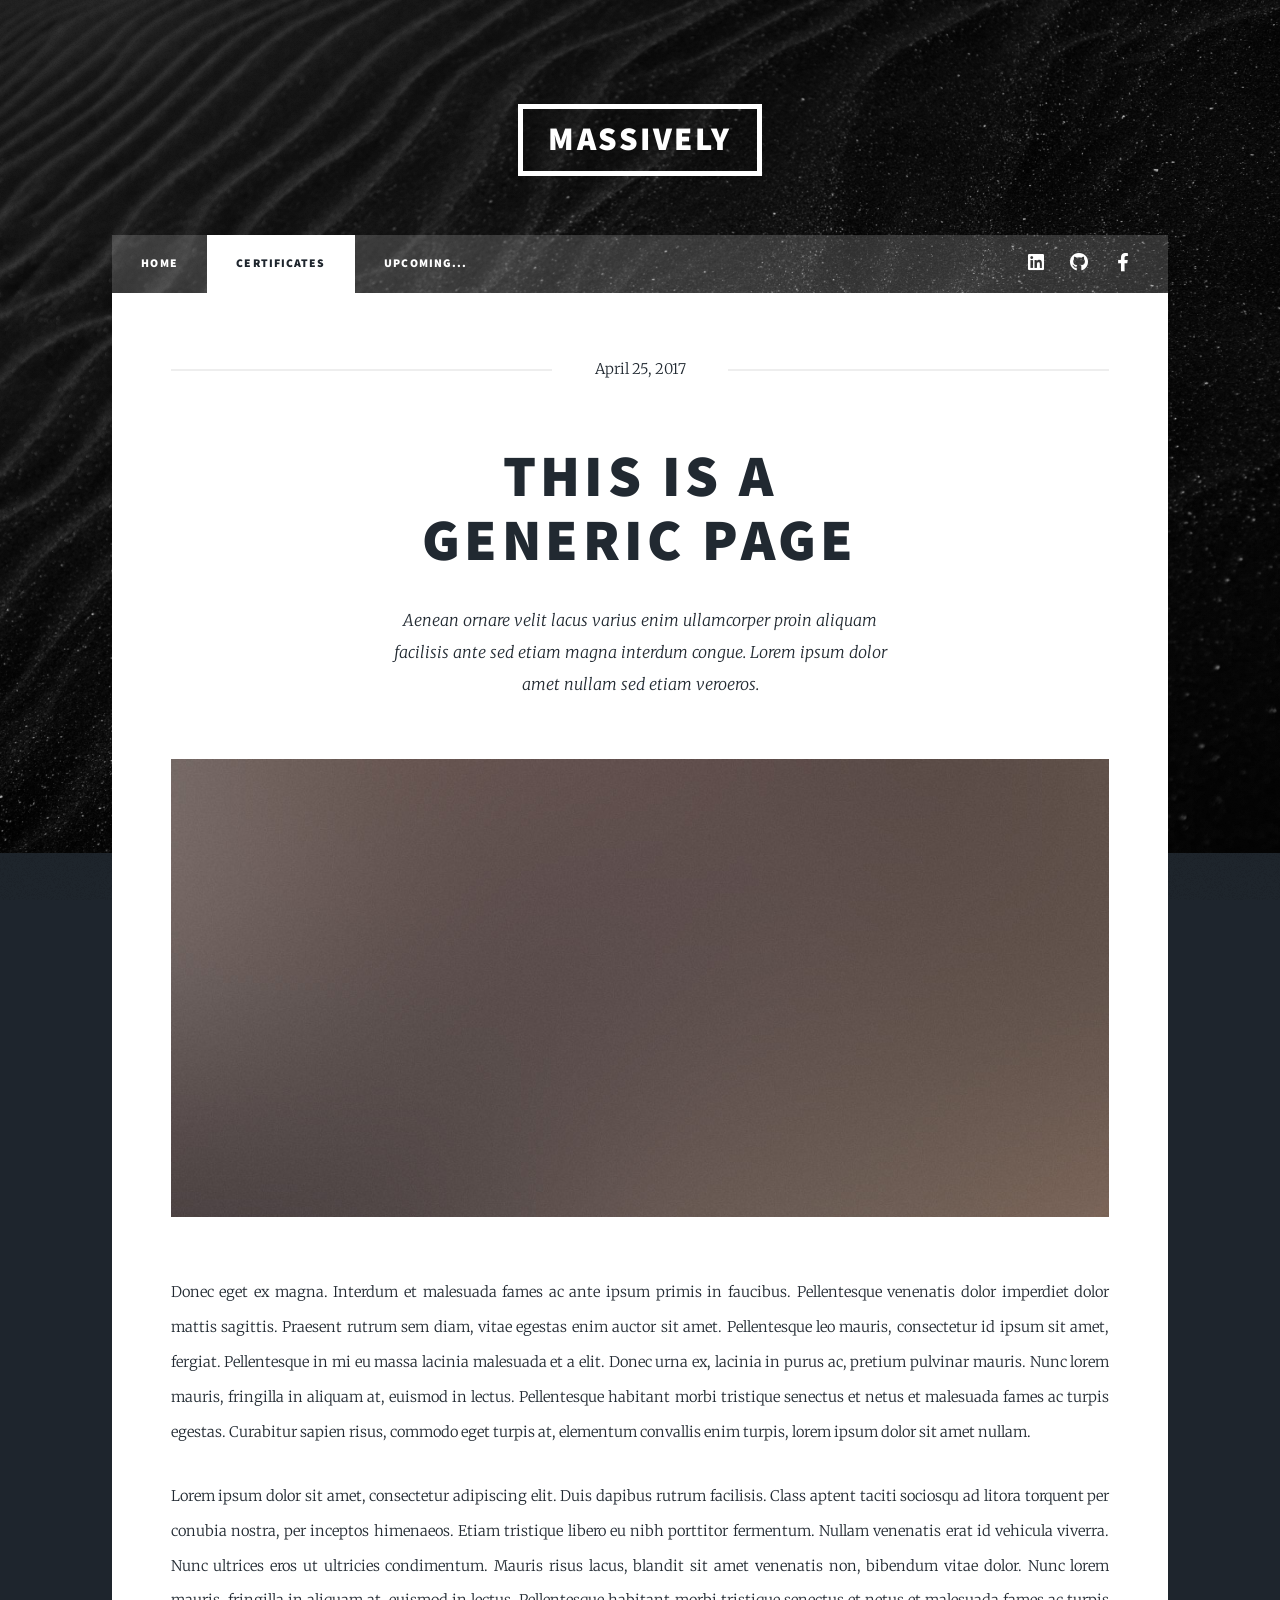
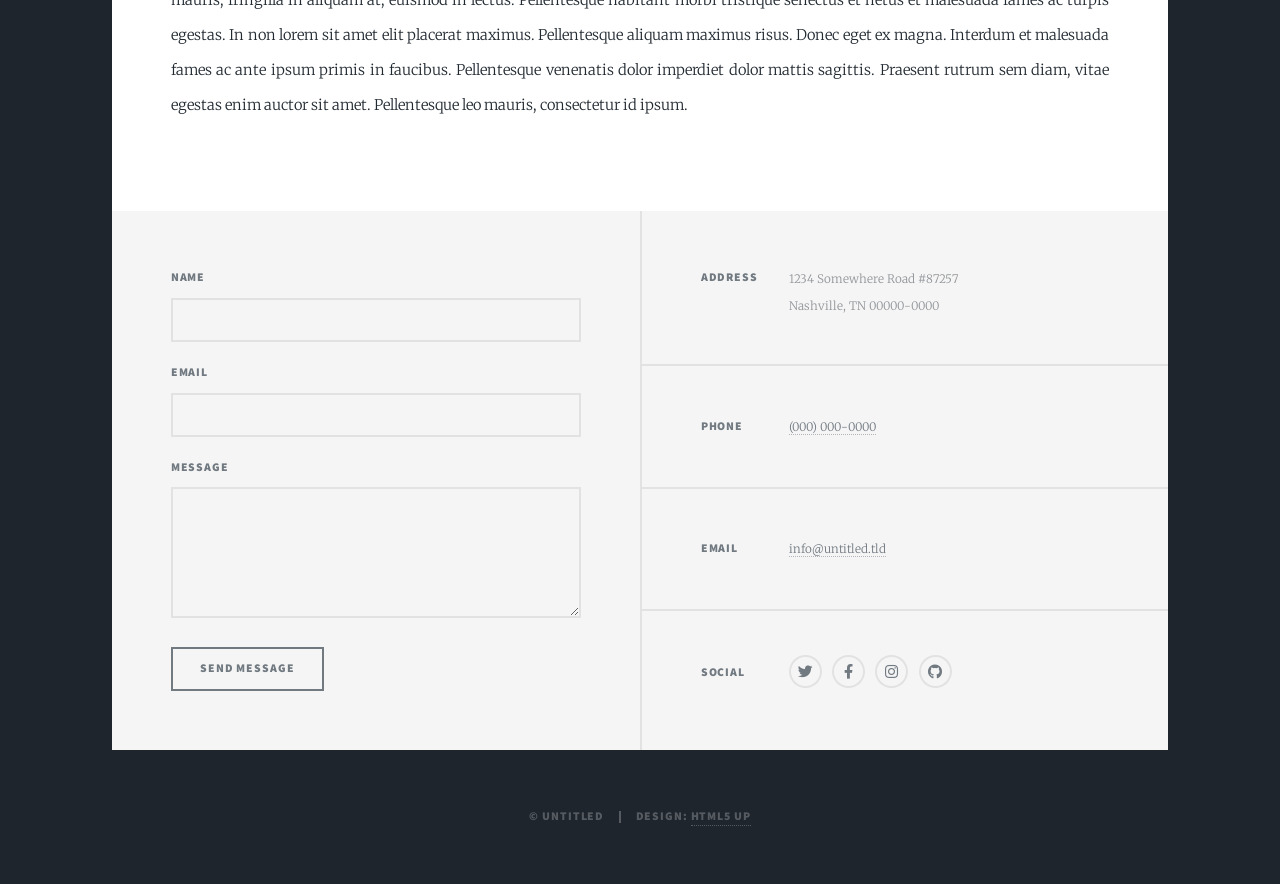
==== certificates.html @ 92e75b2a "modified file name and page's links" ====
<!DOCTYPE HTML>
<!--
	Massively by HTML5 UP
	html5up.net | @ajlkn
	Free for personal and commercial use under the CCA 3.0 license (html5up.net/license)
-->
<html>
	<head>
		<title>Zaoui Ahmed | Portfolio</title>
		<meta charset="utf-8" />
		<meta name="viewport" content="width=device-width, initial-scale=1, user-scalable=no" />
		<link rel="stylesheet" href="assets/css/main.css" />
		<noscript><link rel="stylesheet" href="assets/css/noscript.css" /></noscript>
	</head>
	<body class="is-preload">

		<!-- Wrapper -->
			<div id="wrapper">

				<!-- Header -->
					<header id="header">
						<a href="index.html" class="logo">Massively</a>
					</header>

				<!-- Nav -->
					<nav id="nav">
						<ul class="links">
							<li><a href="index.html">Home</a></li>
							<li class="active"><a href="certificates.html">Certificates</a></li>
							<li><a href="upcoming.html">Upcoming...</a></li>
						</ul>
						<ul class="icons">
							<li><a href="https://www.linkedin.com/in/zaoui-ahmed/" target="_blank" class="icon brands fa-linkedin"><span class="label">LinkedIn</span></a></li>
							<li><a href="https://github.com/zaouiahmedwork-collab" target="_blank" class="icon brands fa-github"><span class="label">GitHub</span></a></li>
							<li><a href="https://www.facebook.com/ahmed.za.932844/" target="_blank" class="icon brands fa-facebook-f"><span class="label">Facebook</span></a></li>

						</ul>
					</nav>

				<!-- Main -->
					<div id="main">

						<!-- Post -->
							<section class="post">
								<header class="major">
									<span class="date">April 25, 2017</span>
									<h1>This is a<br />
									Generic Page</h1>
									<p>Aenean ornare velit lacus varius enim ullamcorper proin aliquam<br />
									facilisis ante sed etiam magna interdum congue. Lorem ipsum dolor<br />
									amet nullam sed etiam veroeros.</p>
								</header>
								<div class="image main"><img src="images/pic01.jpg" alt="" /></div>
								<p>Donec eget ex magna. Interdum et malesuada fames ac ante ipsum primis in faucibus. Pellentesque venenatis dolor imperdiet dolor mattis sagittis. Praesent rutrum sem diam, vitae egestas enim auctor sit amet. Pellentesque leo mauris, consectetur id ipsum sit amet, fergiat. Pellentesque in mi eu massa lacinia malesuada et a elit. Donec urna ex, lacinia in purus ac, pretium pulvinar mauris. Nunc lorem mauris, fringilla in aliquam at, euismod in lectus. Pellentesque habitant morbi tristique senectus et netus et malesuada fames ac turpis egestas. Curabitur sapien risus, commodo eget turpis at, elementum convallis enim turpis, lorem ipsum dolor sit amet nullam.</p>
								<p>Lorem ipsum dolor sit amet, consectetur adipiscing elit. Duis dapibus rutrum facilisis. Class aptent taciti sociosqu ad litora torquent per conubia nostra, per inceptos himenaeos. Etiam tristique libero eu nibh porttitor fermentum. Nullam venenatis erat id vehicula viverra. Nunc ultrices eros ut ultricies condimentum. Mauris risus lacus, blandit sit amet venenatis non, bibendum vitae dolor. Nunc lorem mauris, fringilla in aliquam at, euismod in lectus. Pellentesque habitant morbi tristique senectus et netus et malesuada fames ac turpis egestas. In non lorem sit amet elit placerat maximus. Pellentesque aliquam maximus risus. Donec eget ex magna. Interdum et malesuada fames ac ante ipsum primis in faucibus. Pellentesque venenatis dolor imperdiet dolor mattis sagittis. Praesent rutrum sem diam, vitae egestas enim auctor sit amet. Pellentesque leo mauris, consectetur id ipsum.</p>
							</section>

					</div>

				<!-- Footer -->
					<footer id="footer">
						<section>
							<form method="post" action="#">
								<div class="fields">
									<div class="field">
										<label for="name">Name</label>
										<input type="text" name="name" id="name" />
									</div>
									<div class="field">
										<label for="email">Email</label>
										<input type="text" name="email" id="email" />
									</div>
									<div class="field">
										<label for="message">Message</label>
										<textarea name="message" id="message" rows="3"></textarea>
									</div>
								</div>
								<ul class="actions">
									<li><input type="submit" value="Send Message" /></li>
								</ul>
							</form>
						</section>
						<section class="split contact">
							<section class="alt">
								<h3>Address</h3>
								<p>1234 Somewhere Road #87257<br />
								Nashville, TN 00000-0000</p>
							</section>
							<section>
								<h3>Phone</h3>
								<p><a href="#">(000) 000-0000</a></p>
							</section>
							<section>
								<h3>Email</h3>
								<p><a href="#">info@untitled.tld</a></p>
							</section>
							<section>
								<h3>Social</h3>
								<ul class="icons alt">
									<li><a href="#" class="icon brands alt fa-twitter"><span class="label">Twitter</span></a></li>
									<li><a href="#" class="icon brands alt fa-facebook-f"><span class="label">Facebook</span></a></li>
									<li><a href="#" class="icon brands alt fa-instagram"><span class="label">Instagram</span></a></li>
									<li><a href="#" class="icon brands alt fa-github"><span class="label">GitHub</span></a></li>
								</ul>
							</section>
						</section>
					</footer>

				<!-- Copyright -->
					<div id="copyright">
						<ul><li>&copy; Untitled</li><li>Design: <a href="https://html5up.net">HTML5 UP</a></li></ul>
					</div>

			</div>

		<!-- Scripts -->
			<script src="assets/js/jquery.min.js"></script>
			<script src="assets/js/jquery.scrollex.min.js"></script>
			<script src="assets/js/jquery.scrolly.min.js"></script>
			<script src="assets/js/browser.min.js"></script>
			<script src="assets/js/breakpoints.min.js"></script>
			<script src="assets/js/util.js"></script>
			<script src="assets/js/main.js"></script>

	</body>
</html>
---- assets/css/main.css ----
@import url(fontawesome-all.min.css);
@import url("https://fonts.googleapis.com/css?family=Merriweather:300,700,300italic,700italic|Source+Sans+Pro:900");

/*
	Massively by HTML5 UP
	html5up.net | @ajlkn
	Free for personal and commercial use under the CCA 3.0 license (html5up.net/license)
*/

html, body, div, span, applet, object,
iframe, h1, h2, h3, h4, h5, h6, p, blockquote,
pre, a, abbr, acronym, address, big, cite,
code, del, dfn, em, img, ins, kbd, q, s, samp,
small, strike, strong, sub, sup, tt, var, b,
u, i, center, dl, dt, dd, ol, ul, li, fieldset,
form, label, legend, table, caption, tbody,
tfoot, thead, tr, th, td, article, aside,
canvas, details, embed, figure, figcaption,
footer, header, hgroup, menu, nav, output, ruby,
section, summary, time, mark, audio, video {
	margin: 0;
	padding: 0;
	border: 0;
	font-size: 100%;
	font: inherit;
	vertical-align: baseline;}

article, aside, details, figcaption, figure,
footer, header, hgroup, menu, nav, section {
	display: block;}

body {
	line-height: 1;
}

ol, ul {
	list-style: none;
}

blockquote, q {
	quotes: none;
}

	blockquote:before, blockquote:after, q:before, q:after {
		content: '';
		content: none;
	}

table {
	border-collapse: collapse;
	border-spacing: 0;
}

body {
	-webkit-text-size-adjust: none;
}

mark {
	background-color: transparent;
	color: inherit;
}

input::-moz-focus-inner {
	border: 0;
	padding: 0;
}

input, select, textarea {
	-moz-appearance: none;
	-webkit-appearance: none;
	-ms-appearance: none;
	appearance: none;
}

/* Basic */

	@-ms-viewport {
		width: device-width;
	}

	body {
		-ms-overflow-style: scrollbar;
	}

	@media screen and (max-width: 480px) {

		html, body {
			min-width: 320px;
		}

	}

	html {
		box-sizing: border-box;
	}

	*, *:before, *:after {
		box-sizing: inherit;
	}

	body {
		background-color: #1e252d;
	}

		body.is-preload *, body.is-preload *:before, body.is-preload *:after {
			-moz-animation: none !important;
			-webkit-animation: none !important;
			-ms-animation: none !important;
			animation: none !important;
			-moz-transition: none !important;
			-webkit-transition: none !important;
			-ms-transition: none !important;
			transition: none !important;
		}

/* Type */

	html {
		font-size: 16pt;
	}

		@media screen and (max-width: 1680px) {

			html {
				font-size: 12pt;
			}

		}

		@media screen and (max-width: 1280px) {

			html {
				font-size: 11pt;
			}

		}

		@media screen and (max-width: 360px) {

			html {
				font-size: 10pt;
			}

		}

	body {
		color: #212931;
	}

	body, input, select, textarea {
		font-family: "Merriweather", Georgia, serif;
		font-weight: 300;
		font-size: 1rem;
		line-height: 2.375;
	}

	a {
		-moz-transition: color 0.2s ease-in-out, background-color 0.2s ease-in-out, border-color 0.2s ease-in-out, box-shadow 0.2s ease-in-out;
		-webkit-transition: color 0.2s ease-in-out, background-color 0.2s ease-in-out, border-color 0.2s ease-in-out, box-shadow 0.2s ease-in-out;
		-ms-transition: color 0.2s ease-in-out, background-color 0.2s ease-in-out, border-color 0.2s ease-in-out, box-shadow 0.2s ease-in-out;
		transition: color 0.2s ease-in-out, background-color 0.2s ease-in-out, border-color 0.2s ease-in-out, box-shadow 0.2s ease-in-out;
		border-bottom: dotted 1px;
		text-decoration: none;
	}

		a:hover {
			border-bottom-color: transparent;
		}

	strong, b {
		font-weight: 600;
	}

	em, i {
		font-style: italic;
	}

	p {
		text-align: justify;
		margin: 0 0 2rem 0;
	}

	h1, h2, h3, h4, h5, h6 {
		font-family: "Source Sans Pro", Helvetica, sans-serif;
		font-weight: 900;
		line-height: 1.5;
		letter-spacing: 0.075em;
		text-transform: uppercase;
		margin: 0 0 1rem 0;
	}

		h1 a, h2 a, h3 a, h4 a, h5 a, h6 a {
			border-bottom: 0;
			color: inherit;
			text-decoration: none;
		}

	h1 {
		font-size: 4rem;
		line-height: 1.1;
		margin: 0 0 2rem 0;
	}

	h2 {
		font-size: 1.75rem;
		line-height: 1.3;
		margin: 0 0 1.5rem 0;
	}

	h3 {
		font-size: 1.25rem;
		margin: 0 0 1.5rem 0;
	}

	h4 {
		font-size: 1rem;
	}

	h5 {
		font-size: 0.9rem;
	}

	h6 {
		font-size: 0.8rem;
	}

	sub {
		font-size: 0.8rem;
		position: relative;
		top: 0.5rem;
	}

	sup {
		font-size: 0.8rem;
		position: relative;
		top: -0.5rem;
	}

	blockquote {
		border-left: solid 4px;
		font-style: italic;
		margin: 0 0 2rem 0;
		padding: 0.5rem 0 0.5rem 2rem;
	}

	code {
		border: solid 2px;
		font-family: "Courier New", monospace;
		font-size: 0.9rem;
		margin: 0 0.25rem;
		padding: 0.25rem 0.65rem;
	}

	pre {
		-webkit-overflow-scrolling: touch;
		font-family: "Courier New", monospace;
		font-size: 0.9rem;
		margin: 0 0 2rem 0;
	}

		pre code {
			display: block;
			line-height: 1.75;
			padding: 1rem 1.5rem;
			overflow-x: auto;
		}

	hr {
		border: 0;
		border-bottom: solid 2px;
		margin: 3rem 0;
	}

		hr.major {
			margin: 5rem 0;
		}

	.align-left {
		text-align: left;
	}

	.align-center {
		text-align: center;
	}

	.align-right {
		text-align: right;
	}

	input, select, textarea {
		color: #212931;
	}

	a {
		color: #212931;
		border-bottom-color: rgba(33, 41, 49, 0.5);
	}

		a:hover {
			border-bottom-color: transparent;
			color: #18bfef !important;
		}

	strong, b {
		color: #212931;
	}

	h1, h2, h3, h4, h5, h6 {
		color: #212931;
	}

	blockquote {
		border-left-color: #eeeeee;
	}

	code {
		background: rgba(220, 220, 220, 0.25);
		border-color: #eeeeee;
	}

	hr {
		border-bottom-color: #eeeeee;
	}

/* Row */

	.row {
		display: flex;
		flex-wrap: wrap;
		box-sizing: border-box;
		align-items: stretch;
	}

		.row > * {
			box-sizing: border-box;
		}

		.row.gtr-uniform > * > :last-child {
			margin-bottom: 0;
		}

		.row.aln-left {
			justify-content: flex-start;
		}

		.row.aln-center {
			justify-content: center;
		}

		.row.aln-right {
			justify-content: flex-end;
		}

		.row.aln-top {
			align-items: flex-start;
		}

		.row.aln-middle {
			align-items: center;
		}

		.row.aln-bottom {
			align-items: flex-end;
		}

		.row > .imp {
			order: -1;
		}

		.row > .col-1 {
			width: 8.33333%;
		}

		.row > .off-1 {
			margin-left: 8.33333%;
		}

		.row > .col-2 {
			width: 16.66667%;
		}

		.row > .off-2 {
			margin-left: 16.66667%;
		}

		.row > .col-3 {
			width: 25%;
		}

		.row > .off-3 {
			margin-left: 25%;
		}

		.row > .col-4 {
			width: 33.33333%;
		}

		.row > .off-4 {
			margin-left: 33.33333%;
		}

		.row > .col-5 {
			width: 41.66667%;
		}

		.row > .off-5 {
			margin-left: 41.66667%;
		}

		.row > .col-6 {
			width: 50%;
		}

		.row > .off-6 {
			margin-left: 50%;
		}

		.row > .col-7 {
			width: 58.33333%;
		}

		.row > .off-7 {
			margin-left: 58.33333%;
		}

		.row > .col-8 {
			width: 66.66667%;
		}

		.row > .off-8 {
			margin-left: 66.66667%;
		}

		.row > .col-9 {
			width: 75%;
		}

		.row > .off-9 {
			margin-left: 75%;
		}

		.row > .col-10 {
			width: 83.33333%;
		}

		.row > .off-10 {
			margin-left: 83.33333%;
		}

		.row > .col-11 {
			width: 91.66667%;
		}

		.row > .off-11 {
			margin-left: 91.66667%;
		}

		.row > .col-12 {
			width: 100%;
		}

		.row > .off-12 {
			margin-left: 100%;
		}

		.row.gtr-0 {
			margin-top: 0;
			margin-left: 0rem;
		}

			.row.gtr-0 > * {
				padding: 0 0 0 0rem;
			}

			.row.gtr-0.gtr-uniform {
				margin-top: 0rem;
			}

				.row.gtr-0.gtr-uniform > * {
					padding-top: 0rem;
				}

		.row.gtr-25 {
			margin-top: 0;
			margin-left: -0.375rem;
		}

			.row.gtr-25 > * {
				padding: 0 0 0 0.375rem;
			}

			.row.gtr-25.gtr-uniform {
				margin-top: -0.375rem;
			}

				.row.gtr-25.gtr-uniform > * {
					padding-top: 0.375rem;
				}

		.row.gtr-50 {
			margin-top: 0;
			margin-left: -0.75rem;
		}

			.row.gtr-50 > * {
				padding: 0 0 0 0.75rem;
			}

			.row.gtr-50.gtr-uniform {
				margin-top: -0.75rem;
			}

				.row.gtr-50.gtr-uniform > * {
					padding-top: 0.75rem;
				}

		.row {
			margin-top: 0;
			margin-left: -1.5rem;
		}

			.row > * {
				padding: 0 0 0 1.5rem;
			}

			.row.gtr-uniform {
				margin-top: -1.5rem;
			}

				.row.gtr-uniform > * {
					padding-top: 1.5rem;
				}

		.row.gtr-150 {
			margin-top: 0;
			margin-left: -2.25rem;
		}

			.row.gtr-150 > * {
				padding: 0 0 0 2.25rem;
			}

			.row.gtr-150.gtr-uniform {
				margin-top: -2.25rem;
			}

				.row.gtr-150.gtr-uniform > * {
					padding-top: 2.25rem;
				}

		.row.gtr-200 {
			margin-top: 0;
			margin-left: -3rem;
		}

			.row.gtr-200 > * {
				padding: 0 0 0 3rem;
			}

			.row.gtr-200.gtr-uniform {
				margin-top: -3rem;
			}

				.row.gtr-200.gtr-uniform > * {
					padding-top: 3rem;
				}

		@media screen and (max-width: 1680px) {

			.row {
				display: flex;
				flex-wrap: wrap;
				box-sizing: border-box;
				align-items: stretch;
			}

				.row > * {
					box-sizing: border-box;
				}

				.row.gtr-uniform > * > :last-child {
					margin-bottom: 0;
				}

				.row.aln-left {
					justify-content: flex-start;
				}

				.row.aln-center {
					justify-content: center;
				}

				.row.aln-right {
					justify-content: flex-end;
				}

				.row.aln-top {
					align-items: flex-start;
				}

				.row.aln-middle {
					align-items: center;
				}

				.row.aln-bottom {
					align-items: flex-end;
				}

				.row > .imp-xlarge {
					order: -1;
				}

				.row > .col-1-xlarge {
					width: 8.33333%;
				}

				.row > .off-1-xlarge {
					margin-left: 8.33333%;
				}

				.row > .col-2-xlarge {
					width: 16.66667%;
				}

				.row > .off-2-xlarge {
					margin-left: 16.66667%;
				}

				.row > .col-3-xlarge {
					width: 25%;
				}

				.row > .off-3-xlarge {
					margin-left: 25%;
				}

				.row > .col-4-xlarge {
					width: 33.33333%;
				}

				.row > .off-4-xlarge {
					margin-left: 33.33333%;
				}

				.row > .col-5-xlarge {
					width: 41.66667%;
				}

				.row > .off-5-xlarge {
					margin-left: 41.66667%;
				}

				.row > .col-6-xlarge {
					width: 50%;
				}

				.row > .off-6-xlarge {
					margin-left: 50%;
				}

				.row > .col-7-xlarge {
					width: 58.33333%;
				}

				.row > .off-7-xlarge {
					margin-left: 58.33333%;
				}

				.row > .col-8-xlarge {
					width: 66.66667%;
				}

				.row > .off-8-xlarge {
					margin-left: 66.66667%;
				}

				.row > .col-9-xlarge {
					width: 75%;
				}

				.row > .off-9-xlarge {
					margin-left: 75%;
				}

				.row > .col-10-xlarge {
					width: 83.33333%;
				}

				.row > .off-10-xlarge {
					margin-left: 83.33333%;
				}

				.row > .col-11-xlarge {
					width: 91.66667%;
				}

				.row > .off-11-xlarge {
					margin-left: 91.66667%;
				}

				.row > .col-12-xlarge {
					width: 100%;
				}

				.row > .off-12-xlarge {
					margin-left: 100%;
				}

				.row.gtr-0 {
					margin-top: 0;
					margin-left: 0rem;
				}

					.row.gtr-0 > * {
						padding: 0 0 0 0rem;
					}

					.row.gtr-0.gtr-uniform {
						margin-top: 0rem;
					}

						.row.gtr-0.gtr-uniform > * {
							padding-top: 0rem;
						}

				.row.gtr-25 {
					margin-top: 0;
					margin-left: -0.375rem;
				}

					.row.gtr-25 > * {
						padding: 0 0 0 0.375rem;
					}

					.row.gtr-25.gtr-uniform {
						margin-top: -0.375rem;
					}

						.row.gtr-25.gtr-uniform > * {
							padding-top: 0.375rem;
						}

				.row.gtr-50 {
					margin-top: 0;
					margin-left: -0.75rem;
				}

					.row.gtr-50 > * {
						padding: 0 0 0 0.75rem;
					}

					.row.gtr-50.gtr-uniform {
						margin-top: -0.75rem;
					}

						.row.gtr-50.gtr-uniform > * {
							padding-top: 0.75rem;
						}

				.row {
					margin-top: 0;
					margin-left: -1.5rem;
				}

					.row > * {
						padding: 0 0 0 1.5rem;
					}

					.row.gtr-uniform {
						margin-top: -1.5rem;
					}

						.row.gtr-uniform > * {
							padding-top: 1.5rem;
						}

				.row.gtr-150 {
					margin-top: 0;
					margin-left: -2.25rem;
				}

					.row.gtr-150 > * {
						padding: 0 0 0 2.25rem;
					}

					.row.gtr-150.gtr-uniform {
						margin-top: -2.25rem;
					}

						.row.gtr-150.gtr-uniform > * {
							padding-top: 2.25rem;
						}

				.row.gtr-200 {
					margin-top: 0;
					margin-left: -3rem;
				}

					.row.gtr-200 > * {
						padding: 0 0 0 3rem;
					}

					.row.gtr-200.gtr-uniform {
						margin-top: -3rem;
					}

						.row.gtr-200.gtr-uniform > * {
							padding-top: 3rem;
						}

		}

		@media screen and (max-width: 1280px) {

			.row {
				display: flex;
				flex-wrap: wrap;
				box-sizing: border-box;
				align-items: stretch;
			}

				.row > * {
					box-sizing: border-box;
				}

				.row.gtr-uniform > * > :last-child {
					margin-bottom: 0;
				}

				.row.aln-left {
					justify-content: flex-start;
				}

				.row.aln-center {
					justify-content: center;
				}

				.row.aln-right {
					justify-content: flex-end;
				}

				.row.aln-top {
					align-items: flex-start;
				}

				.row.aln-middle {
					align-items: center;
				}

				.row.aln-bottom {
					align-items: flex-end;
				}

				.row > .imp-large {
					order: -1;
				}

				.row > .col-1-large {
					width: 8.33333%;
				}

				.row > .off-1-large {
					margin-left: 8.33333%;
				}

				.row > .col-2-large {
					width: 16.66667%;
				}

				.row > .off-2-large {
					margin-left: 16.66667%;
				}

				.row > .col-3-large {
					width: 25%;
				}

				.row > .off-3-large {
					margin-left: 25%;
				}

				.row > .col-4-large {
					width: 33.33333%;
				}

				.row > .off-4-large {
					margin-left: 33.33333%;
				}

				.row > .col-5-large {
					width: 41.66667%;
				}

				.row > .off-5-large {
					margin-left: 41.66667%;
				}

				.row > .col-6-large {
					width: 50%;
				}

				.row > .off-6-large {
					margin-left: 50%;
				}

				.row > .col-7-large {
					width: 58.33333%;
				}

				.row > .off-7-large {
					margin-left: 58.33333%;
				}

				.row > .col-8-large {
					width: 66.66667%;
				}

				.row > .off-8-large {
					margin-left: 66.66667%;
				}

				.row > .col-9-large {
					width: 75%;
				}

				.row > .off-9-large {
					margin-left: 75%;
				}

				.row > .col-10-large {
					width: 83.33333%;
				}

				.row > .off-10-large {
					margin-left: 83.33333%;
				}

				.row > .col-11-large {
					width: 91.66667%;
				}

				.row > .off-11-large {
					margin-left: 91.66667%;
				}

				.row > .col-12-large {
					width: 100%;
				}

				.row > .off-12-large {
					margin-left: 100%;
				}

				.row.gtr-0 {
					margin-top: 0;
					margin-left: 0rem;
				}

					.row.gtr-0 > * {
						padding: 0 0 0 0rem;
					}

					.row.gtr-0.gtr-uniform {
						margin-top: 0rem;
					}

						.row.gtr-0.gtr-uniform > * {
							padding-top: 0rem;
						}

				.row.gtr-25 {
					margin-top: 0;
					margin-left: -0.375rem;
				}

					.row.gtr-25 > * {
						padding: 0 0 0 0.375rem;
					}

					.row.gtr-25.gtr-uniform {
						margin-top: -0.375rem;
					}

						.row.gtr-25.gtr-uniform > * {
							padding-top: 0.375rem;
						}

				.row.gtr-50 {
					margin-top: 0;
					margin-left: -0.75rem;
				}

					.row.gtr-50 > * {
						padding: 0 0 0 0.75rem;
					}

					.row.gtr-50.gtr-uniform {
						margin-top: -0.75rem;
					}

						.row.gtr-50.gtr-uniform > * {
							padding-top: 0.75rem;
						}

				.row {
					margin-top: 0;
					margin-left: -1.5rem;
				}

					.row > * {
						padding: 0 0 0 1.5rem;
					}

					.row.gtr-uniform {
						margin-top: -1.5rem;
					}

						.row.gtr-uniform > * {
							padding-top: 1.5rem;
						}

				.row.gtr-150 {
					margin-top: 0;
					margin-left: -2.25rem;
				}

					.row.gtr-150 > * {
						padding: 0 0 0 2.25rem;
					}

					.row.gtr-150.gtr-uniform {
						margin-top: -2.25rem;
					}

						.row.gtr-150.gtr-uniform > * {
							padding-top: 2.25rem;
						}

				.row.gtr-200 {
					margin-top: 0;
					margin-left: -3rem;
				}

					.row.gtr-200 > * {
						padding: 0 0 0 3rem;
					}

					.row.gtr-200.gtr-uniform {
						margin-top: -3rem;
					}

						.row.gtr-200.gtr-uniform > * {
							padding-top: 3rem;
						}

		}

		@media screen and (max-width: 980px) {

			.row {
				display: flex;
				flex-wrap: wrap;
				box-sizing: border-box;
				align-items: stretch;
			}

				.row > * {
					box-sizing: border-box;
				}

				.row.gtr-uniform > * > :last-child {
					margin-bottom: 0;
				}

				.row.aln-left {
					justify-content: flex-start;
				}

				.row.aln-center {
					justify-content: center;
				}

				.row.aln-right {
					justify-content: flex-end;
				}

				.row.aln-top {
					align-items: flex-start;
				}

				.row.aln-middle {
					align-items: center;
				}

				.row.aln-bottom {
					align-items: flex-end;
				}

				.row > .imp-medium {
					order: -1;
				}

				.row > .col-1-medium {
					width: 8.33333%;
				}

				.row > .off-1-medium {
					margin-left: 8.33333%;
				}

				.row > .col-2-medium {
					width: 16.66667%;
				}

				.row > .off-2-medium {
					margin-left: 16.66667%;
				}

				.row > .col-3-medium {
					width: 25%;
				}

				.row > .off-3-medium {
					margin-left: 25%;
				}

				.row > .col-4-medium {
					width: 33.33333%;
				}

				.row > .off-4-medium {
					margin-left: 33.33333%;
				}

				.row > .col-5-medium {
					width: 41.66667%;
				}

				.row > .off-5-medium {
					margin-left: 41.66667%;
				}

				.row > .col-6-medium {
					width: 50%;
				}

				.row > .off-6-medium {
					margin-left: 50%;
				}

				.row > .col-7-medium {
					width: 58.33333%;
				}

				.row > .off-7-medium {
					margin-left: 58.33333%;
				}

				.row > .col-8-medium {
					width: 66.66667%;
				}

				.row > .off-8-medium {
					margin-left: 66.66667%;
				}

				.row > .col-9-medium {
					width: 75%;
				}

				.row > .off-9-medium {
					margin-left: 75%;
				}

				.row > .col-10-medium {
					width: 83.33333%;
				}

				.row > .off-10-medium {
					margin-left: 83.33333%;
				}

				.row > .col-11-medium {
					width: 91.66667%;
				}

				.row > .off-11-medium {
					margin-left: 91.66667%;
				}

				.row > .col-12-medium {
					width: 100%;
				}

				.row > .off-12-medium {
					margin-left: 100%;
				}

				.row.gtr-0 {
					margin-top: 0;
					margin-left: 0rem;
				}

					.row.gtr-0 > * {
						padding: 0 0 0 0rem;
					}

					.row.gtr-0.gtr-uniform {
						margin-top: 0rem;
					}

						.row.gtr-0.gtr-uniform > * {
							padding-top: 0rem;
						}

				.row.gtr-25 {
					margin-top: 0;
					margin-left: -0.375rem;
				}

					.row.gtr-25 > * {
						padding: 0 0 0 0.375rem;
					}

					.row.gtr-25.gtr-uniform {
						margin-top: -0.375rem;
					}

						.row.gtr-25.gtr-uniform > * {
							padding-top: 0.375rem;
						}

				.row.gtr-50 {
					margin-top: 0;
					margin-left: -0.75rem;
				}

					.row.gtr-50 > * {
						padding: 0 0 0 0.75rem;
					}

					.row.gtr-50.gtr-uniform {
						margin-top: -0.75rem;
					}

						.row.gtr-50.gtr-uniform > * {
							padding-top: 0.75rem;
						}

				.row {
					margin-top: 0;
					margin-left: -1.5rem;
				}

					.row > * {
						padding: 0 0 0 1.5rem;
					}

					.row.gtr-uniform {
						margin-top: -1.5rem;
					}

						.row.gtr-uniform > * {
							padding-top: 1.5rem;
						}

				.row.gtr-150 {
					margin-top: 0;
					margin-left: -2.25rem;
				}

					.row.gtr-150 > * {
						padding: 0 0 0 2.25rem;
					}

					.row.gtr-150.gtr-uniform {
						margin-top: -2.25rem;
					}

						.row.gtr-150.gtr-uniform > * {
							padding-top: 2.25rem;
						}

				.row.gtr-200 {
					margin-top: 0;
					margin-left: -3rem;
				}

					.row.gtr-200 > * {
						padding: 0 0 0 3rem;
					}

					.row.gtr-200.gtr-uniform {
						margin-top: -3rem;
					}

						.row.gtr-200.gtr-uniform > * {
							padding-top: 3rem;
						}

		}

		@media screen and (max-width: 736px) {

			.row {
				display: flex;
				flex-wrap: wrap;
				box-sizing: border-box;
				align-items: stretch;
			}

				.row > * {
					box-sizing: border-box;
				}

				.row.gtr-uniform > * > :last-child {
					margin-bottom: 0;
				}

				.row.aln-left {
					justify-content: flex-start;
				}

				.row.aln-center {
					justify-content: center;
				}

				.row.aln-right {
					justify-content: flex-end;
				}

				.row.aln-top {
					align-items: flex-start;
				}

				.row.aln-middle {
					align-items: center;
				}

				.row.aln-bottom {
					align-items: flex-end;
				}

				.row > .imp-small {
					order: -1;
				}

				.row > .col-1-small {
					width: 8.33333%;
				}

				.row > .off-1-small {
					margin-left: 8.33333%;
				}

				.row > .col-2-small {
					width: 16.66667%;
				}

				.row > .off-2-small {
					margin-left: 16.66667%;
				}

				.row > .col-3-small {
					width: 25%;
				}

				.row > .off-3-small {
					margin-left: 25%;
				}

				.row > .col-4-small {
					width: 33.33333%;
				}

				.row > .off-4-small {
					margin-left: 33.33333%;
				}

				.row > .col-5-small {
					width: 41.66667%;
				}

				.row > .off-5-small {
					margin-left: 41.66667%;
				}

				.row > .col-6-small {
					width: 50%;
				}

				.row > .off-6-small {
					margin-left: 50%;
				}

				.row > .col-7-small {
					width: 58.33333%;
				}

				.row > .off-7-small {
					margin-left: 58.33333%;
				}

				.row > .col-8-small {
					width: 66.66667%;
				}

				.row > .off-8-small {
					margin-left: 66.66667%;
				}

				.row > .col-9-small {
					width: 75%;
				}

				.row > .off-9-small {
					margin-left: 75%;
				}

				.row > .col-10-small {
					width: 83.33333%;
				}

				.row > .off-10-small {
					margin-left: 83.33333%;
				}

				.row > .col-11-small {
					width: 91.66667%;
				}

				.row > .off-11-small {
					margin-left: 91.66667%;
				}

				.row > .col-12-small {
					width: 100%;
				}

				.row > .off-12-small {
					margin-left: 100%;
				}

				.row.gtr-0 {
					margin-top: 0;
					margin-left: 0rem;
				}

					.row.gtr-0 > * {
						padding: 0 0 0 0rem;
					}

					.row.gtr-0.gtr-uniform {
						margin-top: 0rem;
					}

						.row.gtr-0.gtr-uniform > * {
							padding-top: 0rem;
						}

				.row.gtr-25 {
					margin-top: 0;
					margin-left: -0.375rem;
				}

					.row.gtr-25 > * {
						padding: 0 0 0 0.375rem;
					}

					.row.gtr-25.gtr-uniform {
						margin-top: -0.375rem;
					}

						.row.gtr-25.gtr-uniform > * {
							padding-top: 0.375rem;
						}

				.row.gtr-50 {
					margin-top: 0;
					margin-left: -0.75rem;
				}

					.row.gtr-50 > * {
						padding: 0 0 0 0.75rem;
					}

					.row.gtr-50.gtr-uniform {
						margin-top: -0.75rem;
					}

						.row.gtr-50.gtr-uniform > * {
							padding-top: 0.75rem;
						}

				.row {
					margin-top: 0;
					margin-left: -1.5rem;
				}

					.row > * {
						padding: 0 0 0 1.5rem;
					}

					.row.gtr-uniform {
						margin-top: -1.5rem;
					}

						.row.gtr-uniform > * {
							padding-top: 1.5rem;
						}

				.row.gtr-150 {
					margin-top: 0;
					margin-left: -2.25rem;
				}

					.row.gtr-150 > * {
						padding: 0 0 0 2.25rem;
					}

					.row.gtr-150.gtr-uniform {
						margin-top: -2.25rem;
					}

						.row.gtr-150.gtr-uniform > * {
							padding-top: 2.25rem;
						}

				.row.gtr-200 {
					margin-top: 0;
					margin-left: -3rem;
				}

					.row.gtr-200 > * {
						padding: 0 0 0 3rem;
					}

					.row.gtr-200.gtr-uniform {
						margin-top: -3rem;
					}

						.row.gtr-200.gtr-uniform > * {
							padding-top: 3rem;
						}

		}

		@media screen and (max-width: 480px) {

			.row {
				display: flex;
				flex-wrap: wrap;
				box-sizing: border-box;
				align-items: stretch;
			}

				.row > * {
					box-sizing: border-box;
				}

				.row.gtr-uniform > * > :last-child {
					margin-bottom: 0;
				}

				.row.aln-left {
					justify-content: flex-start;
				}

				.row.aln-center {
					justify-content: center;
				}

				.row.aln-right {
					justify-content: flex-end;
				}

				.row.aln-top {
					align-items: flex-start;
				}

				.row.aln-middle {
					align-items: center;
				}

				.row.aln-bottom {
					align-items: flex-end;
				}

				.row > .imp-xsmall {
					order: -1;
				}

				.row > .col-1-xsmall {
					width: 8.33333%;
				}

				.row > .off-1-xsmall {
					margin-left: 8.33333%;
				}

				.row > .col-2-xsmall {
					width: 16.66667%;
				}

				.row > .off-2-xsmall {
					margin-left: 16.66667%;
				}

				.row > .col-3-xsmall {
					width: 25%;
				}

				.row > .off-3-xsmall {
					margin-left: 25%;
				}

				.row > .col-4-xsmall {
					width: 33.33333%;
				}

				.row > .off-4-xsmall {
					margin-left: 33.33333%;
				}

				.row > .col-5-xsmall {
					width: 41.66667%;
				}

				.row > .off-5-xsmall {
					margin-left: 41.66667%;
				}

				.row > .col-6-xsmall {
					width: 50%;
				}

				.row > .off-6-xsmall {
					margin-left: 50%;
				}

				.row > .col-7-xsmall {
					width: 58.33333%;
				}

				.row > .off-7-xsmall {
					margin-left: 58.33333%;
				}

				.row > .col-8-xsmall {
					width: 66.66667%;
				}

				.row > .off-8-xsmall {
					margin-left: 66.66667%;
				}

				.row > .col-9-xsmall {
					width: 75%;
				}

				.row > .off-9-xsmall {
					margin-left: 75%;
				}

				.row > .col-10-xsmall {
					width: 83.33333%;
				}

				.row > .off-10-xsmall {
					margin-left: 83.33333%;
				}

				.row > .col-11-xsmall {
					width: 91.66667%;
				}

				.row > .off-11-xsmall {
					margin-left: 91.66667%;
				}

				.row > .col-12-xsmall {
					width: 100%;
				}

				.row > .off-12-xsmall {
					margin-left: 100%;
				}

				.row.gtr-0 {
					margin-top: 0;
					margin-left: 0rem;
				}

					.row.gtr-0 > * {
						padding: 0 0 0 0rem;
					}

					.row.gtr-0.gtr-uniform {
						margin-top: 0rem;
					}

						.row.gtr-0.gtr-uniform > * {
							padding-top: 0rem;
						}

				.row.gtr-25 {
					margin-top: 0;
					margin-left: -0.375rem;
				}

					.row.gtr-25 > * {
						padding: 0 0 0 0.375rem;
					}

					.row.gtr-25.gtr-uniform {
						margin-top: -0.375rem;
					}

						.row.gtr-25.gtr-uniform > * {
							padding-top: 0.375rem;
						}

				.row.gtr-50 {
					margin-top: 0;
					margin-left: -0.75rem;
				}

					.row.gtr-50 > * {
						padding: 0 0 0 0.75rem;
					}

					.row.gtr-50.gtr-uniform {
						margin-top: -0.75rem;
					}

						.row.gtr-50.gtr-uniform > * {
							padding-top: 0.75rem;
						}

				.row {
					margin-top: 0;
					margin-left: -1.5rem;
				}

					.row > * {
						padding: 0 0 0 1.5rem;
					}

					.row.gtr-uniform {
						margin-top: -1.5rem;
					}

						.row.gtr-uniform > * {
							padding-top: 1.5rem;
						}

				.row.gtr-150 {
					margin-top: 0;
					margin-left: -2.25rem;
				}

					.row.gtr-150 > * {
						padding: 0 0 0 2.25rem;
					}

					.row.gtr-150.gtr-uniform {
						margin-top: -2.25rem;
					}

						.row.gtr-150.gtr-uniform > * {
							padding-top: 2.25rem;
						}

				.row.gtr-200 {
					margin-top: 0;
					margin-left: -3rem;
				}

					.row.gtr-200 > * {
						padding: 0 0 0 3rem;
					}

					.row.gtr-200.gtr-uniform {
						margin-top: -3rem;
					}

						.row.gtr-200.gtr-uniform > * {
							padding-top: 3rem;
						}

		}

		@media screen and (max-width: 360px) {

			.row {
				display: flex;
				flex-wrap: wrap;
				box-sizing: border-box;
				align-items: stretch;
			}

				.row > * {
					box-sizing: border-box;
				}

				.row.gtr-uniform > * > :last-child {
					margin-bottom: 0;
				}

				.row.aln-left {
					justify-content: flex-start;
				}

				.row.aln-center {
					justify-content: center;
				}

				.row.aln-right {
					justify-content: flex-end;
				}

				.row.aln-top {
					align-items: flex-start;
				}

				.row.aln-middle {
					align-items: center;
				}

				.row.aln-bottom {
					align-items: flex-end;
				}

				.row > .imp-xxsmall {
					order: -1;
				}

				.row > .col-1-xxsmall {
					width: 8.33333%;
				}

				.row > .off-1-xxsmall {
					margin-left: 8.33333%;
				}

				.row > .col-2-xxsmall {
					width: 16.66667%;
				}

				.row > .off-2-xxsmall {
					margin-left: 16.66667%;
				}

				.row > .col-3-xxsmall {
					width: 25%;
				}

				.row > .off-3-xxsmall {
					margin-left: 25%;
				}

				.row > .col-4-xxsmall {
					width: 33.33333%;
				}

				.row > .off-4-xxsmall {
					margin-left: 33.33333%;
				}

				.row > .col-5-xxsmall {
					width: 41.66667%;
				}

				.row > .off-5-xxsmall {
					margin-left: 41.66667%;
				}

				.row > .col-6-xxsmall {
					width: 50%;
				}

				.row > .off-6-xxsmall {
					margin-left: 50%;
				}

				.row > .col-7-xxsmall {
					width: 58.33333%;
				}

				.row > .off-7-xxsmall {
					margin-left: 58.33333%;
				}

				.row > .col-8-xxsmall {
					width: 66.66667%;
				}

				.row > .off-8-xxsmall {
					margin-left: 66.66667%;
				}

				.row > .col-9-xxsmall {
					width: 75%;
				}

				.row > .off-9-xxsmall {
					margin-left: 75%;
				}

				.row > .col-10-xxsmall {
					width: 83.33333%;
				}

				.row > .off-10-xxsmall {
					margin-left: 83.33333%;
				}

				.row > .col-11-xxsmall {
					width: 91.66667%;
				}

				.row > .off-11-xxsmall {
					margin-left: 91.66667%;
				}

				.row > .col-12-xxsmall {
					width: 100%;
				}

				.row > .off-12-xxsmall {
					margin-left: 100%;
				}

				.row.gtr-0 {
					margin-top: 0;
					margin-left: 0rem;
				}

					.row.gtr-0 > * {
						padding: 0 0 0 0rem;
					}

					.row.gtr-0.gtr-uniform {
						margin-top: 0rem;
					}

						.row.gtr-0.gtr-uniform > * {
							padding-top: 0rem;
						}

				.row.gtr-25 {
					margin-top: 0;
					margin-left: -0.375rem;
				}

					.row.gtr-25 > * {
						padding: 0 0 0 0.375rem;
					}

					.row.gtr-25.gtr-uniform {
						margin-top: -0.375rem;
					}

						.row.gtr-25.gtr-uniform > * {
							padding-top: 0.375rem;
						}

				.row.gtr-50 {
					margin-top: 0;
					margin-left: -0.75rem;
				}

					.row.gtr-50 > * {
						padding: 0 0 0 0.75rem;
					}

					.row.gtr-50.gtr-uniform {
						margin-top: -0.75rem;
					}

						.row.gtr-50.gtr-uniform > * {
							padding-top: 0.75rem;
						}

				.row {
					margin-top: 0;
					margin-left: -1.5rem;
				}

					.row > * {
						padding: 0 0 0 1.5rem;
					}

					.row.gtr-uniform {
						margin-top: -1.5rem;
					}

						.row.gtr-uniform > * {
							padding-top: 1.5rem;
						}

				.row.gtr-150 {
					margin-top: 0;
					margin-left: -2.25rem;
				}

					.row.gtr-150 > * {
						padding: 0 0 0 2.25rem;
					}

					.row.gtr-150.gtr-uniform {
						margin-top: -2.25rem;
					}

						.row.gtr-150.gtr-uniform > * {
							padding-top: 2.25rem;
						}

				.row.gtr-200 {
					margin-top: 0;
					margin-left: -3rem;
				}

					.row.gtr-200 > * {
						padding: 0 0 0 3rem;
					}

					.row.gtr-200.gtr-uniform {
						margin-top: -3rem;
					}

						.row.gtr-200.gtr-uniform > * {
							padding-top: 3rem;
						}

		}

/* Box */

	.box {
		border: solid 2px;
		margin-bottom: 2rem;
		padding: 1.5rem;
	}

		.box > :last-child,
		.box > :last-child > :last-child,
		.box > :last-child > :last-child > :last-child {
			margin-bottom: 0;
		}

		.box.alt {
			border: 0;
			border-radius: 0;
			padding: 0;
		}

	.box {
		border-color: #eeeeee;
	}

/* Button */

	input[type="submit"],
	input[type="reset"],
	input[type="button"],
	button,
	.button {
		-moz-appearance: none;
		-webkit-appearance: none;
		-ms-appearance: none;
		appearance: none;
		-moz-transition: background-color 0.2s ease-in-out, box-shadow 0.2s ease-in-out, color 0.2s ease-in-out;
		-webkit-transition: background-color 0.2s ease-in-out, box-shadow 0.2s ease-in-out, color 0.2s ease-in-out;
		-ms-transition: background-color 0.2s ease-in-out, box-shadow 0.2s ease-in-out, color 0.2s ease-in-out;
		transition: background-color 0.2s ease-in-out, box-shadow 0.2s ease-in-out, color 0.2s ease-in-out;
		border: 0;
		border-radius: 0;
		cursor: pointer;
		display: inline-block;
		font-family: "Source Sans Pro", Helvetica, sans-serif;
		font-size: 0.8rem;
		font-weight: 900;
		letter-spacing: 0.075em;
		height: 3rem;
		line-height: 3rem;
		padding: 0 2rem;
		text-align: center;
		text-decoration: none;
		text-transform: uppercase;
		white-space: nowrap;
	}

		input[type="submit"].icon:before,
		input[type="reset"].icon:before,
		input[type="button"].icon:before,
		button.icon:before,
		.button.icon:before {
			margin-right: 0.5rem;
		}

		input[type="submit"].icon.solo,
		input[type="reset"].icon.solo,
		input[type="button"].icon.solo,
		button.icon.solo,
		.button.icon.solo {
			position: relative;
			width: 4rem;
			height: 4rem;
			line-height: 4rem;
			border-radius: 4rem;
			text-indent: 4rem;
			overflow: hidden;
			padding: 0;
			white-space: nowrap;
		}

			input[type="submit"].icon.solo:before,
			input[type="reset"].icon.solo:before,
			input[type="button"].icon.solo:before,
			button.icon.solo:before,
			.button.icon.solo:before {
				position: absolute;
				display: block;
				top: 0;
				left: 0;
				width: inherit;
				height: inherit;
				line-height: inherit;
				font-size: 1.25rem;
				margin-right: 0;
				text-align: center;
				text-indent: 0;
			}

		input[type="submit"].fit,
		input[type="reset"].fit,
		input[type="button"].fit,
		button.fit,
		.button.fit {
			width: 100%;
		}

		input[type="submit"].small,
		input[type="reset"].small,
		input[type="button"].small,
		button.small,
		.button.small {
			font-size: 0.7rem;
			height: 2.5rem;
			line-height: 2.5rem;
			padding: 0 1.5rem;
		}

		input[type="submit"].large,
		input[type="reset"].large,
		input[type="button"].large,
		button.large,
		.button.large {
			font-size: 0.9rem;
			height: 3.5rem;
			line-height: 3.5rem;
			padding: 0 2.75rem;
		}

		@media screen and (max-width: 980px) {

			input[type="submit"],
			input[type="reset"],
			input[type="button"],
			button,
			.button {
				font-size: 0.9rem;
				height: 3.25rem;
				line-height: 3.25rem;
			}

				input[type="submit"].large,
				input[type="reset"].large,
				input[type="button"].large,
				button.large,
				.button.large {
					font-size: 1rem;
					height: 3.75rem;
					line-height: 3.75rem;
				}

		}

		input[type="submit"].disabled, input[type="submit"]:disabled,
		input[type="reset"].disabled,
		input[type="reset"]:disabled,
		input[type="button"].disabled,
		input[type="button"]:disabled,
		button.disabled,
		button:disabled,
		.button.disabled,
		.button:disabled {
			pointer-events: none;
			opacity: 0.25;
		}

	input[type="submit"],
	input[type="reset"],
	input[type="button"],
	button,
	.button {
		background-color: transparent;
		box-shadow: inset 0 0 0 2px #212931;
		color: #212931 !important;
	}

		input[type="submit"]:hover,
		input[type="reset"]:hover,
		input[type="button"]:hover,
		button:hover,
		.button:hover {
			box-shadow: inset 0 0 0 2px #18bfef;
			color: #18bfef !important;
		}

		input[type="submit"].primary,
		input[type="reset"].primary,
		input[type="button"].primary,
		button.primary,
		.button.primary {
			background-color: #212931;
			box-shadow: none;
			color: #ffffff !important;
		}

			input[type="submit"].primary:hover,
			input[type="reset"].primary:hover,
			input[type="button"].primary:hover,
			button.primary:hover,
			.button.primary:hover {
				background-color: #18bfef;
			}

/* Form */

	form {
		margin: 0 0 2rem 0;
	}

		form > :last-child {
			margin-bottom: 0;
		}

		form > .fields {
			display: -moz-flex;
			display: -webkit-flex;
			display: -ms-flex;
			display: flex;
			-moz-flex-wrap: wrap;
			-webkit-flex-wrap: wrap;
			-ms-flex-wrap: wrap;
			flex-wrap: wrap;
			width: calc(100% + 3rem);
			margin: -1.5rem 0 2rem -1.5rem;
		}

			form > .fields > .field {
				-moz-flex-grow: 0;
				-webkit-flex-grow: 0;
				-ms-flex-grow: 0;
				flex-grow: 0;
				-moz-flex-shrink: 0;
				-webkit-flex-shrink: 0;
				-ms-flex-shrink: 0;
				flex-shrink: 0;
				padding: 1.5rem 0 0 1.5rem;
				width: calc(100% - 1.5rem);
			}

				form > .fields > .field.half {
					width: calc(50% - 0.75rem);
				}

				form > .fields > .field.third {
					width: calc(100%/3 - 0.5rem);
				}

				form > .fields > .field.quarter {
					width: calc(25% - 0.375rem);
				}

		@media screen and (max-width: 480px) {

			form > .fields {
				width: calc(100% + 3rem);
				margin: -1.5rem 0 2rem -1.5rem;
			}

				form > .fields > .field {
					padding: 1.5rem 0 0 1.5rem;
					width: calc(100% - 1.5rem);
				}

					form > .fields > .field.half {
						width: calc(100% - 1.5rem);
					}

					form > .fields > .field.third {
						width: calc(100% - 1.5rem);
					}

					form > .fields > .field.quarter {
						width: calc(100% - 1.5rem);
					}

		}

	label {
		display: block;
		font-family: "Source Sans Pro", Helvetica, sans-serif;
		font-weight: 900;
		line-height: 1.5;
		letter-spacing: 0.075em;
		font-size: 0.8rem;
		text-transform: uppercase;
		margin: 0 0 0.75rem 0;
	}

		@media screen and (max-width: 980px) {

			label {
				font-size: 0.9rem;
			}

		}

	input[type="text"],
	input[type="password"],
	input[type="email"],
	select,
	textarea {
		-moz-appearance: none;
		-webkit-appearance: none;
		-ms-appearance: none;
		appearance: none;
		background: transparent;
		border-radius: 0;
		border: solid 2px;
		color: inherit;
		display: block;
		outline: 0;
		padding: 0 1rem;
		text-decoration: none;
		width: 100%;
	}

		input[type="text"]:invalid,
		input[type="password"]:invalid,
		input[type="email"]:invalid,
		select:invalid,
		textarea:invalid {
			box-shadow: none;
		}

	select {
		background-size: 1.25rem;
		background-repeat: no-repeat;
		background-position: calc(100% - 1rem) center;
		height: 3rem;
		padding-right: 3rem;
		text-overflow: ellipsis;
	}

		select:focus::-ms-value {
			background-color: transparent;
		}

		select::-ms-expand {
			display: none;
		}

	input[type="text"],
	input[type="password"],
	input[type="email"],
	select {
		height: 3rem;
	}

	textarea {
		padding: 0.75rem 1rem;
	}

	input[type="checkbox"],
	input[type="radio"] {
		-moz-appearance: none;
		-webkit-appearance: none;
		-ms-appearance: none;
		appearance: none;
		display: block;
		float: left;
		margin-right: -2rem;
		opacity: 0;
		width: 1rem;
		z-index: -1;
	}

		input[type="checkbox"] + label,
		input[type="radio"] + label {
			text-decoration: none;
			cursor: pointer;
			display: inline-block;
			font-size: 1rem;
			letter-spacing: 0;
			font-family: "Merriweather", Georgia, serif;
			text-transform: none;
			font-weight: 300;
			padding-left: 2.8rem;
			padding-right: 1rem;
			position: relative;
		}

			input[type="checkbox"] + label:before,
			input[type="radio"] + label:before {
				-moz-osx-font-smoothing: grayscale;
				-webkit-font-smoothing: antialiased;
				display: inline-block;
				font-style: normal;
				font-variant: normal;
				text-rendering: auto;
				line-height: 1;
				text-transform: none !important;
				font-family: 'Font Awesome 5 Free';
				font-weight: 900;
			}

			input[type="checkbox"] + label:before,
			input[type="radio"] + label:before {
				border-radius: 0;
				border: solid 2px;
				content: '';
				display: inline-block;
				font-size: 0.8rem;
				height: 1.8rem;
				left: 0;
				line-height: 1.65rem;
				position: absolute;
				text-align: center;
				top: -0.125rem;
				width: 1.8rem;
			}

		input[type="checkbox"]:checked + label:before,
		input[type="radio"]:checked + label:before {
			content: '\f00c';
		}

	input[type="checkbox"] + label:before {
		border-radius: 0;
	}

	input[type="radio"] + label:before {
		border-radius: 100%;
	}

	::-webkit-input-placeholder {
		opacity: 1.0;
	}

	:-moz-placeholder {
		opacity: 1.0;
	}

	::-moz-placeholder {
		opacity: 1.0;
	}

	:-ms-input-placeholder {
		opacity: 1.0;
	}

	label {
		color: #212931;
	}

	input[type="text"],
	input[type="password"],
	input[type="email"],
	select,
	textarea {
		border-color: #eeeeee;
	}

		input[type="text"]:focus,
		input[type="password"]:focus,
		input[type="email"]:focus,
		select:focus,
		textarea:focus {
			border-color: #18bfef;
		}

	select {
		background-image: url("data:image/svg+xml;charset=utf8,%3Csvg xmlns='http://www.w3.org/2000/svg' width='40' height='40' preserveAspectRatio='none' viewBox='0 0 40 40'%3E%3Cpath d='M9.4,12.3l10.4,10.4l10.4-10.4c0.2-0.2,0.5-0.4,0.9-0.4c0.3,0,0.6,0.1,0.9,0.4l3.3,3.3c0.2,0.2,0.4,0.5,0.4,0.9 c0,0.4-0.1,0.6-0.4,0.9L20.7,31.9c-0.2,0.2-0.5,0.4-0.9,0.4c-0.3,0-0.6-0.1-0.9-0.4L4.3,17.3c-0.2-0.2-0.4-0.5-0.4-0.9 c0-0.4,0.1-0.6,0.4-0.9l3.3-3.3c0.2-0.2,0.5-0.4,0.9-0.4S9.1,12.1,9.4,12.3z' fill='%23eeeeee' /%3E%3C/svg%3E");
	}

		select option {
			background-color: #ffffff;
			color: #212931;
		}

	.select-wrapper:before {
		color: #eeeeee;
	}

	input[type="checkbox"] + label,
	input[type="radio"] + label {
		color: #212931;
	}

		input[type="checkbox"] + label:before,
		input[type="radio"] + label:before {
			border-color: #eeeeee;
		}

	input[type="checkbox"]:checked + label:before,
	input[type="radio"]:checked + label:before {
		background-color: #212931;
		border-color: #212931;
		color: #ffffff;
	}

	input[type="checkbox"]:focus + label:before,
	input[type="radio"]:focus + label:before {
		border-color: #18bfef;
	}

	::-webkit-input-placeholder {
		color: #909498 !important;
	}

	:-moz-placeholder {
		color: #909498 !important;
	}

	::-moz-placeholder {
		color: #909498 !important;
	}

	:-ms-input-placeholder {
		color: #909498 !important;
	}

	.formerize-placeholder {
		color: #909498 !important;
	}

/* Icon */

	.icon {
		text-decoration: none;
		border-bottom: none;
		position: relative;
	}

		.icon:before {
			-moz-osx-font-smoothing: grayscale;
			-webkit-font-smoothing: antialiased;
			display: inline-block;
			font-style: normal;
			font-variant: normal;
			text-rendering: auto;
			line-height: 1;
			text-transform: none !important;
			font-family: 'Font Awesome 5 Free';
			font-weight: 400;
		}

		.icon > .label {
			display: none;
		}

		.icon:before {
			line-height: inherit;
		}

		.icon.solid:before {
			font-weight: 900;
		}

		.icon.brands:before {
			font-family: 'Font Awesome 5 Brands';
		}

/* Image */

	.image {
		border: 0;
		display: inline-block;
		position: relative;
	}

		.image img {
			display: block;
		}

		.image.left, .image.right {
			max-width: 40%;
		}

			.image.left img, .image.right img {
				width: 100%;
			}

		.image.left {
			float: left;
			margin: 0 2rem 2rem 0;
			top: 0.75rem;
		}

		.image.right {
			float: right;
			margin: 0 0 2rem 2rem;
			top: 0.75rem;
		}

		.image.fit {
			display: block;
			margin: 2.5rem 0;
			width: 100%;

		}

			.image.fit:first-child {
				margin-top: 0;
			}

			.image.fit img {
				width: 100%;
			}

		.image.main {
			display: block;
			margin: 4rem 0;
			width: 100%;
		}

			.image.main:first-child {
				margin-top: 0;
			}

			.image.main img {
				width: 100%;
			}

		@media screen and (max-width: 736px) {

			.image.fit {
				margin: 2rem 0;
			}

			.image.main {
				margin: 2rem 0;
			}

		}

	a.image {
		overflow: hidden;
	}

		a.image img {
			-moz-transition: -moz-transform 0.2s ease-out;
			-webkit-transition: -webkit-transform 0.2s ease-out;
			-ms-transition: -ms-transform 0.2s ease-out;
			transition: transform 0.2s ease-out;
		}

		a.image:hover img {
			-moz-transform: scale(1.05);
			-webkit-transform: scale(1.05);
			-ms-transform: scale(1.05);
			transform: scale(1.05);
		}

/* Actions */

	ul.actions {
		display: -moz-flex;
		display: -webkit-flex;
		display: -ms-flex;
		display: flex;
		cursor: default;
		list-style: none;
		margin-left: -1rem;
		padding-left: 0;
	}

		ul.actions li {
			padding: 0 0 0 1rem;
			vertical-align: middle;
		}

		ul.actions.special {
			-moz-justify-content: center;
			-webkit-justify-content: center;
			-ms-justify-content: center;
			justify-content: center;
			width: 100%;
			margin-left: 0;
		}

			ul.actions.special li:first-child {
				padding-left: 0;
			}

		ul.actions.stacked {
			-moz-flex-direction: column;
			-webkit-flex-direction: column;
			-ms-flex-direction: column;
			flex-direction: column;
			margin-left: 0;
		}

			ul.actions.stacked li {
				padding: 1.3rem 0 0 0;
			}

				ul.actions.stacked li:first-child {
					padding-top: 0;
				}

		ul.actions.fit {
			width: calc(100% + 1rem);
		}

			ul.actions.fit li {
				-moz-flex-grow: 1;
				-webkit-flex-grow: 1;
				-ms-flex-grow: 1;
				flex-grow: 1;
				-moz-flex-shrink: 1;
				-webkit-flex-shrink: 1;
				-ms-flex-shrink: 1;
				flex-shrink: 1;
				width: 100%;
			}

				ul.actions.fit li > * {
					width: 100%;
				}

			ul.actions.fit.stacked {
				width: 100%;
			}

		@media screen and (max-width: 480px) {

			ul.actions:not(.fixed) {
				-moz-flex-direction: column;
				-webkit-flex-direction: column;
				-ms-flex-direction: column;
				flex-direction: column;
				margin-left: 0;
				width: 100% !important;
			}

				ul.actions:not(.fixed) li {
					-moz-flex-grow: 1;
					-webkit-flex-grow: 1;
					-ms-flex-grow: 1;
					flex-grow: 1;
					-moz-flex-shrink: 1;
					-webkit-flex-shrink: 1;
					-ms-flex-shrink: 1;
					flex-shrink: 1;
					padding: 1rem 0 0 0;
					text-align: center;
					width: 100%;
				}

					ul.actions:not(.fixed) li > * {
						width: 100%;
					}

					ul.actions:not(.fixed) li:first-child {
						padding-top: 0;
					}

					ul.actions:not(.fixed) li input[type="submit"],
					ul.actions:not(.fixed) li input[type="reset"],
					ul.actions:not(.fixed) li input[type="button"],
					ul.actions:not(.fixed) li button,
					ul.actions:not(.fixed) li .button {
						width: 100%;
					}

						ul.actions:not(.fixed) li input[type="submit"].icon:before,
						ul.actions:not(.fixed) li input[type="reset"].icon:before,
						ul.actions:not(.fixed) li input[type="button"].icon:before,
						ul.actions:not(.fixed) li button.icon:before,
						ul.actions:not(.fixed) li .button.icon:before {
							margin-left: -0.5rem;
						}

		}

/* Icons */

	ul.icons {
		cursor: default;
		list-style: none;
		padding-left: 0;
	}

		ul.icons li {
			display: inline-block;
			padding: 0 0.5rem 0 0;
			vertical-align: middle;
		}

			ul.icons li:last-child {
				padding-right: 0;
			}

			ul.icons li .icon:before {
				width: 2.25rem;
				height: 2.25rem;
				line-height: 2.25rem;
				display: inline-block;
				text-align: center;
				border-radius: 100%;
				font-size: 1.25rem;
			}

		ul.icons.alt li .icon:before {
			-moz-transition: color 0.2s ease-in-out, background-color 0.2s ease-in-out, border-color 0.2s ease-in-out, box-shadow 0.2s ease-in-out;
			-webkit-transition: color 0.2s ease-in-out, background-color 0.2s ease-in-out, border-color 0.2s ease-in-out, box-shadow 0.2s ease-in-out;
			-ms-transition: color 0.2s ease-in-out, background-color 0.2s ease-in-out, border-color 0.2s ease-in-out, box-shadow 0.2s ease-in-out;
			transition: color 0.2s ease-in-out, background-color 0.2s ease-in-out, border-color 0.2s ease-in-out, box-shadow 0.2s ease-in-out;
			font-size: 1rem;
		}

/* List */

	ol {
		list-style: decimal;
		margin: 0 0 2rem 0;
		padding-left: 1.25rem;
	}

		ol li {
			padding-left: 0.25rem;
		}

	ul {
		list-style: disc;
		margin: 0 0 2rem 0;
		padding-left: 1rem;
	}

		ul li {
			padding-left: 0.5rem;
		}

		ul.divided {
			list-style: none;
			padding-left: 0;
		}

			ul.divided li {
				border-top: solid 1px;
				padding: 0.5rem 0;
			}

				ul.divided li:first-child {
					border-top: 0;
					padding-top: 0;
				}

	dl {
		margin: 0 0 2rem 0;
	}

		dl dt {
			display: block;
			font-weight: 600;
			margin: 0 0 1rem 0;
		}

		dl dd {
			margin-left: 2rem;
		}

	ul.divided li {
		border-top-color: #eeeeee;
	}

	ul.icons li a.icon:hover:before {
		color: #18bfef;
	}

	ul.icons.alt li .icon:before {
		box-shadow: inset 0 0 0 2px #eeeeee;
	}

	ul.icons.alt li a.icon:hover:before {
		box-shadow: inset 0 0 0 2px #18bfef;
	}

/* Section/Article */

	section.special, article.special {
		text-align: center;
	}

	header {
		cursor: default;
	}

		header > .date {
			display: block;
			font-size: 0.8rem;
			height: 1;
			margin: 0 0 1rem 0;
			position: relative;
		}

		header > p {
			font-style: italic;
		}

		header > h1 + p {
			font-size: 1.1rem;
			margin-top: -0.5rem;
			line-height: 2;
		}

		header > h2 + p {
			font-size: 1rem;
			margin-top: -0.75rem;
		}

		header > h3 + p {
			font-size: 0.9rem;
			margin-top: -0.75rem;
		}

		header > h4 + p {
			font-size: 0.8rem;
			margin-top: -0.75rem;
		}

		header.major {
			margin: 0 0 4rem 0;
			text-align: center;
		}

			header.major > :last-child {
				margin-bottom: 0;
			}

			header.major > p {
				margin-top: 0;
				text-align: center;
			}

			header.major > .date {
				font-size: 1rem;
				margin: 0 0 4rem 0;
			}

				header.major > .date:before, header.major > .date:after {
					content: '';
					display: block;
					position: absolute;
					top: 50%;
					width: calc(50% - 6rem);
					border-top: solid 2px;
				}

				header.major > .date:before {
					left: 0;
				}

				header.major > .date:after {
					right: 0;
				}

		@media screen and (max-width: 980px) {

			header br {
				display: none;
			}

		}

		@media screen and (max-width: 736px) {

			header.major {
				margin: 0 0 2rem 0;
			}

		}

	header.major .date:before, header.major .date:after {
		border-top-color: #eeeeee;
	}

/* Table */

	.table-wrapper {
		-webkit-overflow-scrolling: touch;
		overflow-x: auto;
	}

	table {
		margin: 0 0 2rem 0;
		width: 100%;
	}

		table tbody tr {
			border: solid 1px;
			border-left: 0;
			border-right: 0;
		}

		table td {
			padding: 0.75rem 0.75rem;
		}

		table th {
			font-family: "Source Sans Pro", Helvetica, sans-serif;
			font-size: 0.8rem;
			font-weight: 900;
			letter-spacing: 0.075em;
			line-height: 1.5;
			padding: 0 0.75rem 0.75rem 0.75rem;
			text-align: left;
			text-transform: uppercase;
		}

			@media screen and (max-width: 980px) {

				table th {
					font-size: 0.9rem;
				}

			}

		table thead {
			border-bottom: solid 2px;
		}

		table tfoot {
			border-top: solid 2px;
		}

		table.alt {
			border-collapse: separate;
		}

			table.alt tbody tr td {
				border: solid 1px;
				border-left-width: 0;
				border-top-width: 0;
			}

				table.alt tbody tr td:first-child {
					border-left-width: 1px;
				}

			table.alt tbody tr:first-child td {
				border-top-width: 1px;
			}

			table.alt thead {
				border-bottom: 0;
			}

			table.alt tfoot {
				border-top: 0;
			}

	table tbody tr {
		border-color: #eeeeee;
	}

		table tbody tr:nth-child(2n + 1) {
			background-color: rgba(220, 220, 220, 0.25);
		}

	table th {
		color: #212931;
	}

	table thead {
		border-bottom-color: #eeeeee;
	}

	table tfoot {
		border-top-color: #eeeeee;
	}

	table.alt tbody tr td {
		border-color: #eeeeee;
	}

/* Pagination */

	.pagination {
		display: -moz-inline-flex;
		display: -webkit-inline-flex;
		display: -ms-inline-flex;
		display: inline-flex;
		-moz-user-select: none;
		-webkit-user-select: none;
		-ms-user-select: none;
		user-select: none;
		cursor: default;
		list-style: none;
		margin: 0 0 2rem 2px;
		padding: 0;
	}

		.pagination a, .pagination span {
			-moz-transition: background-color 0.2s ease-in-out, border-color 0.2s ease-in-out, box-shadow 0.2s ease-in-out, color 0.2s ease-in-out;
			-webkit-transition: background-color 0.2s ease-in-out, border-color 0.2s ease-in-out, box-shadow 0.2s ease-in-out, color 0.2s ease-in-out;
			-ms-transition: background-color 0.2s ease-in-out, border-color 0.2s ease-in-out, box-shadow 0.2s ease-in-out, color 0.2s ease-in-out;
			transition: background-color 0.2s ease-in-out, border-color 0.2s ease-in-out, box-shadow 0.2s ease-in-out, color 0.2s ease-in-out;
			border: solid 2px;
			display: inline-block;
			font-family: "Source Sans Pro", Helvetica, sans-serif;
			font-size: 0.8rem;
			font-weight: 900;
			height: 3rem;
			letter-spacing: 0.075em;
			line-height: calc(3rem - 4px);
			margin-left: -2px;
			min-width: 3rem;
			position: relative;
			text-align: center;
			text-decoration: none;
			text-transform: uppercase;
		}

		.pagination .next, .pagination .previous {
			text-decoration: none;
			padding: 0 1.75rem;
		}

			.pagination .next:before, .pagination .previous:before {
				-moz-osx-font-smoothing: grayscale;
				-webkit-font-smoothing: antialiased;
				display: inline-block;
				font-style: normal;
				font-variant: normal;
				text-rendering: auto;
				line-height: 1;
				text-transform: none !important;
				font-family: 'Font Awesome 5 Free';
				font-weight: 900;
			}

			.pagination .next:before, .pagination .previous:before {
				display: inline-block;
				color: inherit !important;
				line-height: inherit;
			}

		.pagination .previous:before {
			content: '\f104';
			margin-right: 0.9375em;
		}

		.pagination .next:before {
			content: '\f105';
			float: right;
			margin-left: 0.9375em;
		}

		@media screen and (max-width: 980px) {

			.pagination a, .pagination span {
				font-size: 0.9rem;
			}

		}

		@media screen and (max-width: 480px) {

			.pagination .page, .pagination .extra {
				display: none;
			}

		}

	.pagination a, .pagination span {
		border-color: #eeeeee;
	}

	.pagination a {
		color: #212931 !important;
	}

		.pagination a:hover {
			color: #18bfef !important;
			border-color: #18bfef;
			z-index: 1;
		}

			.pagination a:hover + a,
			.pagination a:hover + span {
				border-left-color: #18bfef;
			}

		.pagination a.active {
			background-color: #eeeeee;
		}

	.pagination span {
		color: #eeeeee;
	}

/* Wrapper */

	#wrapper {
		-moz-transition: opacity 0.5s ease;
		-webkit-transition: opacity 0.5s ease;
		-ms-transition: opacity 0.5s ease;
		transition: opacity 0.5s ease;
		position: relative;
		z-index: 1;
		overflow: hidden;
	}

		#wrapper > .bg {
			position: absolute;
			top: 0;
			left: 0;
			width: 100%;
			height: 100%;
			background-color: #212931;
			background-image: url("../../images/overlay.png"), linear-gradient(0deg, rgba(0, 0, 0, 0.1), rgba(0, 0, 0, 0.1)), url("../../images/bg1.jpg");
			background-size: auto,								auto,														100% auto;
			background-position: center,								center,														top center;
			background-repeat: repeat,								no-repeat,													no-repeat;
			background-attachment: scroll,								scroll,														scroll;
			z-index: -1;
		}

			#wrapper > .bg.fixed {
				position: fixed;
				width: 100vw;
				height: 100vh;
			}

		#wrapper.fade-in:before {
			pointer-events: none;
			-moz-transition: opacity 1s ease-in-out;
			-webkit-transition: opacity 1s ease-in-out;
			-ms-transition: opacity 1s ease-in-out;
			transition: opacity 1s ease-in-out;
			-moz-transition-delay: 0.75s;
			-webkit-transition-delay: 0.75s;
			-ms-transition-delay: 0.75s;
			transition-delay: 0.75s;
			background: #1e252d;
			content: '';
			display: block;
			height: 100%;
			left: 0;
			opacity: 0;
			position: fixed;
			top: 0;
			width: 100%;
		}

		body.is-preload #wrapper.fade-in:before {
			opacity: 1;
		}

		@media screen and (orientation: portrait) {

			#wrapper > .bg {
				background-size: auto,								auto,														auto 175%;
			}

		}

/* Intro */

	#intro {
		color: #ffffff;
		padding: 8rem 4rem 6rem 4rem ;
		-moz-align-items: center;
		-webkit-align-items: center;
		-ms-align-items: center;
		align-items: center;
		display: -moz-flex;
		display: -webkit-flex;
		display: -ms-flex;
		display: flex;
		-moz-flex-direction: column;
		-webkit-flex-direction: column;
		-ms-flex-direction: column;
		flex-direction: column;
		-moz-justify-content: -moz-flex-end;
		-webkit-justify-content: -webkit-flex-end;
		-ms-justify-content: -ms-flex-end;
		justify-content: flex-end;
		-moz-transition: opacity 1s ease, -moz-transform 1s ease;
		-webkit-transition: opacity 1s ease, -webkit-transform 1s ease;
		-ms-transition: opacity 1s ease, -ms-transform 1s ease;
		transition: opacity 1s ease, transform 1s ease;
		position: relative;
		cursor: default;
		text-align: center;
		z-index: 1;
		min-height: 100vh;
	}

		#intro input, #intro select, #intro textarea {
			color: #ffffff;
		}

		#intro a {
			color: #ffffff;
			border-bottom-color: rgba(255, 255, 255, 0.5);
		}

			#intro a:hover {
				border-bottom-color: transparent;
				color: #18bfef !important;
			}

		#intro strong, #intro b {
			color: #ffffff;
		}

		#intro h1, #intro h2, #intro h3, #intro h4, #intro h5, #intro h6 {
			color: #ffffff;
		}

		#intro blockquote {
			border-left-color: #ffffff;
		}

		#intro code {
			background: rgba(255, 255, 255, 0.075);
			border-color: #ffffff;
		}

		#intro hr {
			border-bottom-color: #ffffff;
		}

		#intro input[type="submit"],
		#intro input[type="reset"],
		#intro input[type="button"],
		#intro button,
		#intro .button {
			background-color: transparent;
			box-shadow: inset 0 0 0 2px #ffffff;
			color: #ffffff !important;
		}

			#intro input[type="submit"]:hover,
			#intro input[type="reset"]:hover,
			#intro input[type="button"]:hover,
			#intro button:hover,
			#intro .button:hover {
				box-shadow: inset 0 0 0 2px #18bfef;
				color: #18bfef !important;
			}

			#intro input[type="submit"].primary,
			#intro input[type="reset"].primary,
			#intro input[type="button"].primary,
			#intro button.primary,
			#intro .button.primary {
				background-color: #ffffff;
				box-shadow: none;
				color: #1e252d !important;
			}

				#intro input[type="submit"].primary:hover,
				#intro input[type="reset"].primary:hover,
				#intro input[type="button"].primary:hover,
				#intro button.primary:hover,
				#intro .button.primary:hover {
					background-color: #18bfef;
				}

		#intro h1 {
			font-size: 5rem;
			line-height: 1;
		}

		#intro p {
			font-size: 1.25rem;
			font-style: italic;
			margin-top: -0.25rem;
			text-align: center;
		}

		#intro + #header {
			margin-top: -20rem;
		}

			#intro + #header .logo {
				-moz-transform: translateY(2rem);
				-webkit-transform: translateY(2rem);
				-ms-transform: translateY(2rem);
				transform: translateY(2rem);
				opacity: 0;
				visibility: hidden;
			}

		#intro.hidden {
			pointer-events: none;
			-moz-transform: translateY(2rem);
			-webkit-transform: translateY(2rem);
			-ms-transform: translateY(2rem);
			transform: translateY(2rem);
			-moz-transition: opacity 0.5s ease, -moz-transform 0.5s ease, visibility 0.5s;
			-webkit-transition: opacity 0.5s ease, -webkit-transform 0.5s ease, visibility 0.5s;
			-ms-transition: opacity 0.5s ease, -ms-transform 0.5s ease, visibility 0.5s;
			transition: opacity 0.5s ease, transform 0.5s ease, visibility 0.5s;
			opacity: 0;
			visibility: hidden;
		}

			#intro.hidden + #header .logo {
				-moz-transform: translateY(0);
				-webkit-transform: translateY(0);
				-ms-transform: translateY(0);
				transform: translateY(0);
				opacity: 1;
				visibility: visible;
			}

		body.is-preload #intro {
			-moz-transform: translateY(2rem);
			-webkit-transform: translateY(2rem);
			-ms-transform: translateY(2rem);
			transform: translateY(2rem);
			opacity: 0;
		}

			body.is-preload #intro:not(.hidden) + #header + #nav {
				-moz-transform: translateY(4rem);
				-webkit-transform: translateY(4rem);
				-ms-transform: translateY(4rem);
				transform: translateY(4rem);
				opacity: 0;
			}

		@media screen and (max-width: 980px) {

			#intro {
				padding: 4rem 4rem 2rem 4rem ;
				min-height: 90vh;
			}

				#intro p br {
					display: none;
				}

				#intro + #header {
					margin-top: -14rem;
				}

		}

		@media screen and (max-width: 736px) {

			#intro {
				padding: 3rem 2rem 1rem 2rem ;
				min-height: 80vh;
			}

				#intro h1 {
					font-size: 3.25rem;
					line-height: 1.1;
					margin-bottom: 1rem;
				}

				#intro p {
					font-size: 1rem;
					margin-top: 0rem;
				}

				#intro .actions {
					display: none;
				}

		}

/* Header */

	#header {
		color: #ffffff;
		-moz-align-items: center;
		-webkit-align-items: center;
		-ms-align-items: center;
		align-items: center;
		display: -moz-flex;
		display: -webkit-flex;
		display: -ms-flex;
		display: flex;
		-moz-flex-direction: column;
		-webkit-flex-direction: column;
		-ms-flex-direction: column;
		flex-direction: column;
		-moz-justify-content: -moz-flex-end;
		-webkit-justify-content: -webkit-flex-end;
		-ms-justify-content: -ms-flex-end;
		justify-content: flex-end;
		pointer-events: none;
		-moz-user-select: none;
		-webkit-user-select: none;
		-ms-user-select: none;
		user-select: none;
		height: 20rem;
		padding-bottom: 8rem;
		position: relative;
		text-align: center;
		z-index: 2;
	}

		#header input, #header select, #header textarea {
			color: #ffffff;
		}

		#header a {
			color: #ffffff;
			border-bottom-color: rgba(255, 255, 255, 0.5);
		}

			#header a:hover {
				border-bottom-color: transparent;
				color: #18bfef !important;
			}

		#header strong, #header b {
			color: #ffffff;
		}

		#header h1, #header h2, #header h3, #header h4, #header h5, #header h6 {
			color: #ffffff;
		}

		#header blockquote {
			border-left-color: #ffffff;
		}

		#header code {
			background: rgba(255, 255, 255, 0.075);
			border-color: #ffffff;
		}

		#header hr {
			border-bottom-color: #ffffff;
		}

		#header .logo {
			-moz-transition: border-color 0.2s ease-in-out, color 0.2s ease-in-out, opacity 0.5s ease, -moz-transform 0.5s ease, visibility 0.5s;
			-webkit-transition: border-color 0.2s ease-in-out, color 0.2s ease-in-out, opacity 0.5s ease, -webkit-transform 0.5s ease, visibility 0.5s;
			-ms-transition: border-color 0.2s ease-in-out, color 0.2s ease-in-out, opacity 0.5s ease, -ms-transform 0.5s ease, visibility 0.5s;
			transition: border-color 0.2s ease-in-out, color 0.2s ease-in-out, opacity 0.5s ease, transform 0.5s ease, visibility 0.5s;
			pointer-events: auto;
			border-style: solid;
			border-color: #ffffff;
			border-width: 5px !important;
			font-family: "Source Sans Pro", Helvetica, sans-serif;
			font-size: 2.25rem;
			font-weight: 900;
			letter-spacing: 0.075em;
			line-height: 1;
			padding: 1rem 1.75rem;
			text-transform: uppercase;
			visibility: visible;
		}

			#header .logo:hover {
				border-color: #18bfef !important;
				color: #18bfef !important;
			}

		@media screen and (max-width: 980px) {

			#header {
				height: 14rem;
				padding-bottom: 4rem;
			}

		}

		@media screen and (max-width: 736px) {

			#header {
				padding-bottom: 3rem;
			}

				#header .logo {
					font-size: 1.75rem;
					border-width: 3px !important;
				}

		}

/* Nav */

	#nav {
		color: #ffffff;
		display: -moz-flex;
		display: -webkit-flex;
		display: -ms-flex;
		display: flex;
		-moz-transition: -moz-transform 1s ease, opacity 1s ease;
		-webkit-transition: -webkit-transform 1s ease, opacity 1s ease;
		-ms-transition: -ms-transform 1s ease, opacity 1s ease;
		transition: transform 1s ease, opacity 1s ease;
		background: rgba(255, 255, 255, 0.175);
		height: 4rem;
		line-height: 4rem;
		margin: -4rem auto 0 auto;
		overflow: hidden;
		padding: 0 2rem 0 0;
		position: relative;
		width: calc(100% - 4rem);
		max-width: 72rem;
		z-index: 2;
	}

		#nav ul.divided li {
			border-top-color: #ffffff;
		}

		#nav ul.icons li a.icon:hover:before {
			color: #18bfef;
		}

		#nav ul.icons.alt li .icon:before {
			box-shadow: inset 0 0 0 2px #ffffff;
		}

		#nav ul.icons.alt li a.icon:hover:before {
			box-shadow: inset 0 0 0 2px #18bfef;
		}

		#nav input, #nav select, #nav textarea {
			color: #ffffff;
		}

		#nav a {
			color: #ffffff;
			border-bottom-color: rgba(255, 255, 255, 0.5);
		}

			#nav a:hover {
				border-bottom-color: transparent;
				color: #18bfef !important;
			}

		#nav strong, #nav b {
			color: #ffffff;
		}

		#nav h1, #nav h2, #nav h3, #nav h4, #nav h5, #nav h6 {
			color: #ffffff;
		}

		#nav blockquote {
			border-left-color: #ffffff;
		}

		#nav code {
			background: rgba(255, 255, 255, 0.075);
			border-color: #ffffff;
		}

		#nav hr {
			border-bottom-color: #ffffff;
		}

		#nav ul.links {
			display: -moz-flex;
			display: -webkit-flex;
			display: -ms-flex;
			display: flex;
			-moz-flex-grow: 1;
			-webkit-flex-grow: 1;
			-ms-flex-grow: 1;
			flex-grow: 1;
			-moz-flex-shrink: 1;
			-webkit-flex-shrink: 1;
			-ms-flex-shrink: 1;
			flex-shrink: 1;
			font-family: "Source Sans Pro", Helvetica, sans-serif;
			font-weight: 900;
			letter-spacing: 0.075em;
			list-style: none;
			margin-bottom: 0;
			padding-left: 0;
			text-transform: uppercase;
		}

			#nav ul.links li {
				display: block;
				padding-left: 0;
			}

				#nav ul.links li a {
					-moz-transition: background-color 0.2s ease-in-out, color 0.2s ease-in-out;
					-webkit-transition: background-color 0.2s ease-in-out, color 0.2s ease-in-out;
					-ms-transition: background-color 0.2s ease-in-out, color 0.2s ease-in-out;
					transition: background-color 0.2s ease-in-out, color 0.2s ease-in-out;
					display: block;
					font-size: 0.8rem;
					outline: none;
					padding: 0 2rem;
				}

					#nav ul.links li a:hover {
						color: inherit !important;
						background-color: rgba(255, 255, 255, 0.1);
					}

				#nav ul.links li.active {
					background-color: #ffffff;
				}

					#nav ul.links li.active a {
						color: #1e252d;
					}

						#nav ul.links li.active a:hover {
							color: #18bfef !important;
						}

		#nav ul.icons {
			-moz-flex-grow: 0;
			-webkit-flex-grow: 0;
			-ms-flex-grow: 0;
			flex-grow: 0;
			-moz-flex-shrink: 0;
			-webkit-flex-shrink: 0;
			-ms-flex-shrink: 0;
			flex-shrink: 0;
			margin-bottom: 0;
		}

		@media screen and (max-width: 980px) {

			#nav {
				display: none;
			}

		}

/* Main */

	#main {
		background-color: #ffffff;
		position: relative;
		margin: 0 auto;
		width: calc(100% - 4rem);
		max-width: 72rem;
		z-index: 2;
	}

		#main > * {
			padding: 4rem 4rem 2rem 4rem ;
			border-top: solid 2px #eeeeee;
			margin: 0;
		}

			#main > *:first-child {
				border-top: 0;
			}

		#main > footer {
			text-align: center;
		}

		#main > .post {
			padding: 8rem 8rem 6rem 8rem ;
		}

			#main > .post header.major > .date {
				margin-top: -2rem;
			}

			#main > .post header.major > h1, #main > .post header.major h2 {
				font-size: 4rem;
				line-height: 1.1;
				margin: 0 0 2rem 0;
			}

			#main > .post.featured {
				text-align: center;
			}

			@media screen and (max-width: 1280px) {

				#main > .post {
					padding: 6rem 4rem 4rem 4rem ;
				}

			}

			@media screen and (max-width: 736px) {

				#main > .post {
					padding: 4rem 2rem 2rem 2rem ;
				}

					#main > .post header.major > .date {
						margin-top: -1rem;
						margin-bottom: 2rem;
					}

					#main > .post header.major > h1, #main > .post header.major h2 {
						font-size: 2.5rem;
						line-height: 1.2;
						margin: 0 0 1.5rem 0;
					}

			}

		#main > .posts {
			display: -moz-flex;
			display: -webkit-flex;
			display: -ms-flex;
			display: flex;
			-moz-flex-wrap: wrap;
			-webkit-flex-wrap: wrap;
			-ms-flex-wrap: wrap;
			flex-wrap: wrap;
			-moz-align-items: -moz-stretch;
			-webkit-align-items: -webkit-stretch;
			-ms-align-items: -ms-stretch;
			align-items: stretch;
			text-align: center;
			width: 100%;
			padding: 0;
		}

			#main > .posts > * {
				-moz-flex-shrink: 1;
				-webkit-flex-shrink: 1;
				-ms-flex-shrink: 1;
				flex-shrink: 1;
				-moz-flex-grow: 0;
				-webkit-flex-grow: 0;
				-ms-flex-grow: 0;
				flex-grow: 0;
			}

			#main > .posts > * {
				width: 50%;
			}

			#main > .posts > * {
				padding: 4rem;
				width: 50%;
			}

			#main > .posts > article {
				border-color: #eeeeee;
				border-left-width: 2px;
				border-style: solid;
				border-top-width: 2px;
				text-align: center;
			}

				#main > .posts > article > :last-child {
					margin-bottom: 0;
				}

				#main > .posts > article:nth-child(2n - 1) {
					border-left-width: 0;
				}

				#main > .posts > article:nth-child(-n + 2) {
					border-top-width: 0;
				}

			@media screen and (max-width: 980px) {

				#main > .posts > * {
					width: 50%;
				}

				#main > .posts > * {
					padding: 2.5rem;
					width: 50%;
				}

			}

			@media screen and (max-width: 736px) {

				#main > .posts > * {
					width: 100%;
				}

				#main > .posts > * {
					padding: 2rem;
					width: 100%;
				}

				#main > .posts > article:nth-child(2n - 1) {
					border-left-width: 2px;
				}

				#main > .posts > article:nth-child(-n + 2) {
					border-top-width: 2px;
				}

				#main > .posts > article:nth-child(n) {
					border-left-width: 0;
				}

				#main > .posts > article:nth-child(-n + 1) {
					border-top-width: 0;
				}

				#main > .posts > article .image {
					max-width: 25rem;
					margin-left: auto;
					margin-right: auto;
				}

			}

		@media screen and (max-width: 736px) {

			#main > * {
				padding: 2rem 2rem 0.1rem 2rem ;
			}

		}

		@media screen and (max-width: 480px) {

			#main {
				width: 100%;
			}

		}

/* Footer */

	#footer {
		color: #717981;
		display: -moz-flex;
		display: -webkit-flex;
		display: -ms-flex;
		display: flex;
		background-color: #f5f5f5;
		color: #909498;
		cursor: default;
		position: relative;
		margin: 0 auto;
		width: calc(100% - 4rem);
		max-width: 72rem;
		z-index: 2;
	}

		#footer input, #footer select, #footer textarea {
			color: #717981;
		}

		#footer a {
			color: #717981;
			border-bottom-color: rgba(113, 121, 129, 0.5);
		}

			#footer a:hover {
				border-bottom-color: transparent;
				color: #18bfef !important;
			}

		#footer strong, #footer b {
			color: #717981;
		}

		#footer h1, #footer h2, #footer h3, #footer h4, #footer h5, #footer h6 {
			color: #717981;
		}

		#footer blockquote {
			border-left-color: #e2e2e2;
		}

		#footer code {
			background: rgba(220, 220, 220, 0.5);
			border-color: #e2e2e2;
		}

		#footer hr {
			border-bottom-color: #e2e2e2;
		}

		#footer .box {
			border-color: #e2e2e2;
		}

		#footer input[type="submit"],
		#footer input[type="reset"],
		#footer input[type="button"],
		#footer button,
		#footer .button {
			background-color: transparent;
			box-shadow: inset 0 0 0 2px #717981;
			color: #717981 !important;
		}

			#footer input[type="submit"]:hover,
			#footer input[type="reset"]:hover,
			#footer input[type="button"]:hover,
			#footer button:hover,
			#footer .button:hover {
				box-shadow: inset 0 0 0 2px #18bfef;
				color: #18bfef !important;
			}

			#footer input[type="submit"].primary,
			#footer input[type="reset"].primary,
			#footer input[type="button"].primary,
			#footer button.primary,
			#footer .button.primary {
				background-color: #717981;
				box-shadow: none;
				color: #f5f5f5 !important;
			}

				#footer input[type="submit"].primary:hover,
				#footer input[type="reset"].primary:hover,
				#footer input[type="button"].primary:hover,
				#footer button.primary:hover,
				#footer .button.primary:hover {
					background-color: #18bfef;
				}

		#footer label {
			color: #717981;
		}

		#footer input[type="text"],
		#footer input[type="password"],
		#footer input[type="email"],
		#footer select,
		#footer textarea {
			border-color: #e2e2e2;
		}

			#footer input[type="text"]:focus,
			#footer input[type="password"]:focus,
			#footer input[type="email"]:focus,
			#footer select:focus,
			#footer textarea:focus {
				border-color: #18bfef;
			}

		#footer select {
			background-image: url("data:image/svg+xml;charset=utf8,%3Csvg xmlns='http://www.w3.org/2000/svg' width='40' height='40' preserveAspectRatio='none' viewBox='0 0 40 40'%3E%3Cpath d='M9.4,12.3l10.4,10.4l10.4-10.4c0.2-0.2,0.5-0.4,0.9-0.4c0.3,0,0.6,0.1,0.9,0.4l3.3,3.3c0.2,0.2,0.4,0.5,0.4,0.9 c0,0.4-0.1,0.6-0.4,0.9L20.7,31.9c-0.2,0.2-0.5,0.4-0.9,0.4c-0.3,0-0.6-0.1-0.9-0.4L4.3,17.3c-0.2-0.2-0.4-0.5-0.4-0.9 c0-0.4,0.1-0.6,0.4-0.9l3.3-3.3c0.2-0.2,0.5-0.4,0.9-0.4S9.1,12.1,9.4,12.3z' fill='%23e2e2e2' /%3E%3C/svg%3E");
		}

			#footer select option {
				background-color: #f5f5f5;
				color: #717981;
			}

		#footer .select-wrapper:before {
			color: #e2e2e2;
		}

		#footer input[type="checkbox"] + label,
		#footer input[type="radio"] + label {
			color: #717981;
		}

			#footer input[type="checkbox"] + label:before,
			#footer input[type="radio"] + label:before {
				border-color: #e2e2e2;
			}

		#footer input[type="checkbox"]:checked + label:before,
		#footer input[type="radio"]:checked + label:before {
			background-color: #717981;
			border-color: #717981;
			color: #f5f5f5;
		}

		#footer input[type="checkbox"]:focus + label:before,
		#footer input[type="radio"]:focus + label:before {
			border-color: #18bfef;
		}

		#footer ::-webkit-input-placeholder {
			color: #b3b7bb !important;
		}

		#footer :-moz-placeholder {
			color: #b3b7bb !important;
		}

		#footer ::-moz-placeholder {
			color: #b3b7bb !important;
		}

		#footer :-ms-input-placeholder {
			color: #b3b7bb !important;
		}

		#footer .formerize-placeholder {
			color: #b3b7bb !important;
		}

		#footer ul.divided li {
			border-top-color: #e2e2e2;
		}

		#footer ul.icons li a.icon:hover:before {
			color: #18bfef;
		}

		#footer ul.icons.alt li .icon:before {
			box-shadow: inset 0 0 0 2px #e2e2e2;
		}

		#footer ul.icons.alt li a.icon:hover:before {
			box-shadow: inset 0 0 0 2px #18bfef;
		}

		#footer header.major .date:before, #footer header.major .date:after {
			border-top-color: #e2e2e2;
		}

		#footer table tbody tr {
			border-color: #e2e2e2;
		}

			#footer table tbody tr:nth-child(2n + 1) {
				background-color: rgba(220, 220, 220, 0.5);
			}

		#footer table th {
			color: #717981;
		}

		#footer table thead {
			border-bottom-color: #e2e2e2;
		}

		#footer table tfoot {
			border-top-color: #e2e2e2;
		}

		#footer table.alt tbody tr td {
			border-color: #e2e2e2;
		}

		#footer .pagination a, #footer .pagination span {
			border-color: #e2e2e2;
		}

		#footer .pagination a {
			color: #717981 !important;
		}

			#footer .pagination a:hover {
				color: #18bfef !important;
				border-color: #18bfef;
				z-index: 1;
			}

				#footer .pagination a:hover + a,
				#footer .pagination a:hover + span {
					border-left-color: #18bfef;
				}

			#footer .pagination a.active {
				background-color: #e2e2e2;
			}

		#footer .pagination span {
			color: #e2e2e2;
		}

		#footer > section {
			-moz-flex-basis: 50%;
			-webkit-flex-basis: 50%;
			-ms-flex-basis: 50%;
			flex-basis: 50%;
			-moz-flex-grow: 1;
			-webkit-flex-grow: 1;
			-ms-flex-grow: 1;
			flex-grow: 1;
			-moz-flex-shrink: 1;
			-webkit-flex-shrink: 1;
			-ms-flex-shrink: 1;
			flex-shrink: 1;
			padding: 4rem 4rem 2rem 4rem ;
			border-left: solid 2px #e2e2e2;
		}

			#footer > section:first-child {
				border-left: 0;
			}

			#footer > section.split {
				display: -moz-flex;
				display: -webkit-flex;
				display: -ms-flex;
				display: flex;
				-moz-flex-direction: column;
				-webkit-flex-direction: column;
				-ms-flex-direction: column;
				flex-direction: column;
				padding: 0;
			}

				#footer > section.split > section {
					padding: 3rem 4rem 1rem 4rem ;
					border-top: solid 2px #e2e2e2;
				}

					#footer > section.split > section:first-child {
						padding: 5rem 4rem 1rem 4rem ;
						border-top: 0;
					}

					#footer > section.split > section:last-child {
						padding: 3rem 4rem 3rem 4rem ;
					}

				#footer > section.split.contact > section {
					display: -moz-flex;
					display: -webkit-flex;
					display: -ms-flex;
					display: flex;
					-moz-align-items: center;
					-webkit-align-items: center;
					-ms-align-items: center;
					align-items: center;
					padding: 3.15rem 4rem;
				}

					#footer > section.split.contact > section > * {
						margin-bottom: 0;
					}

					#footer > section.split.contact > section > :first-child {
						-moz-flex-shrink: 0;
						-webkit-flex-shrink: 0;
						-ms-flex-shrink: 0;
						flex-shrink: 0;
						-moz-flex-grow: 0;
						-webkit-flex-grow: 0;
						-ms-flex-grow: 0;
						flex-grow: 0;
						width: 6rem;
					}

					#footer > section.split.contact > section > :last-child {
						-moz-flex-shrink: 1;
						-webkit-flex-shrink: 1;
						-ms-flex-shrink: 1;
						flex-shrink: 1;
						-moz-flex-grow: 1;
						-webkit-flex-grow: 1;
						-ms-flex-grow: 1;
						flex-grow: 1;
					}

					#footer > section.split.contact > section:first-child {
						padding: 4rem 4rem 3rem 4rem;
					}

					#footer > section.split.contact > section:last-child {
						padding: 3rem 4rem 4rem 4rem;
					}

					#footer > section.split.contact > section.alt {
						-moz-align-items: -moz-flex-start;
						-webkit-align-items: -webkit-flex-start;
						-ms-align-items: -ms-flex-start;
						align-items: flex-start;
					}

						#footer > section.split.contact > section.alt > :last-child {
							margin-top: -0.325rem;
						}

		#footer form label,
		#footer h3,
		#footer p {
			font-size: 0.8rem;
		}

		@media screen and (max-width: 980px) {

			#footer {
				display: block;
			}

				#footer > section {
					border-top: solid 2px #e2e2e2;
				}

					#footer > section:first-child {
						border-top: 0;
					}

					#footer > section.split > section {
						padding: 4rem 4rem 2rem 4rem ;
					}

						#footer > section.split > section:first-child {
							padding: 4rem 4rem 2rem 4rem ;
						}

						#footer > section.split > section:last-child {
							padding: 4rem 4rem 2rem 4rem ;
						}

					#footer > section.split.contact > section {
						padding: 4rem;
					}

						#footer > section.split.contact > section:first-child {
							padding: 4rem;
						}

						#footer > section.split.contact > section:last-child {
							padding: 4rem;
						}

				#footer form label,
				#footer h3,
				#footer p {
					font-size: 0.9rem;
				}

		}

		@media screen and (max-width: 736px) {

			#footer > section {
				padding: 2rem 2rem 0.1rem 2rem ;
			}

				#footer > section.split > section {
					padding: 2rem 2rem 0.1rem 2rem ;
				}

					#footer > section.split > section:first-child {
						padding: 2rem 2rem 0.1rem 2rem ;
					}

					#footer > section.split > section:last-child {
						padding: 2rem 2rem 0.1rem 2rem ;
					}

				#footer > section.split.contact > section {
					padding: 2rem;
				}

					#footer > section.split.contact > section:first-child {
						padding: 2rem;
					}

					#footer > section.split.contact > section:last-child {
						padding: 2rem;
					}

		}

		@media screen and (max-width: 480px) {

			#footer {
				width: 100%;
			}

		}

	#copyright {
		color: #ffffff;
		position: relative;
		color: rgba(255, 255, 255, 0.25);
		cursor: default;
		font-family: "Source Sans Pro", Helvetica, sans-serif;
		font-size: 0.8rem;
		font-weight: 900;
		letter-spacing: 0.075em;
		line-height: 1.5;
		text-align: center;
		text-transform: uppercase;
		margin: 4rem auto 8rem auto;
		width: calc(100% - 4rem);
		max-width: 72rem;
		z-index: 2;
	}

		#copyright input, #copyright select, #copyright textarea {
			color: #ffffff;
		}

		#copyright a {
			color: #ffffff;
			border-bottom-color: rgba(255, 255, 255, 0.5);
		}

			#copyright a:hover {
				border-bottom-color: transparent;
				color: #18bfef !important;
			}

		#copyright strong, #copyright b {
			color: #ffffff;
		}

		#copyright h1, #copyright h2, #copyright h3, #copyright h4, #copyright h5, #copyright h6 {
			color: #ffffff;
		}

		#copyright blockquote {
			border-left-color: #ffffff;
		}

		#copyright code {
			background: rgba(255, 255, 255, 0.075);
			border-color: #ffffff;
		}

		#copyright hr {
			border-bottom-color: #ffffff;
		}

		#copyright a {
			color: inherit;
			border-bottom-color: inherit;
		}

		#copyright ul {
			list-style: none;
			margin: 0;
			padding-left: 0;
		}

			#copyright ul li {
				border-left: solid 2px;
				display: inline-block;
				line-height: 1;
				margin-left: 1rem;
				padding-left: 1rem;
			}

				#copyright ul li:first-child {
					border-left: 0;
					margin-left: 0;
					padding-left: 0;
				}

		@media screen and (max-width: 1280px) {

			#copyright {
				margin: 4rem auto;
			}

		}

		@media screen and (max-width: 480px) {

			#copyright ul li {
				border-left: 0;
				margin: 1rem 0 0 0;
				padding-left: 0;
				display: block;
			}

				#copyright ul li:first-child {
					margin-top: 0;
				}

		}

/* Nav Panel */

	#navPanelToggle {
		text-decoration: none;
		-moz-transition: color 0.2s ease-in-out, background-color 0.2s ease-in-out, box-shadow 0.2s ease-in-out;
		-webkit-transition: color 0.2s ease-in-out, background-color 0.2s ease-in-out, box-shadow 0.2s ease-in-out;
		-ms-transition: color 0.2s ease-in-out, background-color 0.2s ease-in-out, box-shadow 0.2s ease-in-out;
		transition: color 0.2s ease-in-out, background-color 0.2s ease-in-out, box-shadow 0.2s ease-in-out;
		display: none;
		position: fixed;
		top: 0.75rem;
		right: 0.75rem;
		border: 0;
		color: #ffffff;
		font-family: "Source Sans Pro", Helvetica, sans-serif;
		font-size: 0.9rem;
		font-weight: 900;
		letter-spacing: 0.075em;
		padding: 0.375rem 1.25rem;
		text-transform: uppercase;
		z-index: 10001;
	}

		#navPanelToggle:before {
			-moz-osx-font-smoothing: grayscale;
			-webkit-font-smoothing: antialiased;
			display: inline-block;
			font-style: normal;
			font-variant: normal;
			text-rendering: auto;
			line-height: 1;
			text-transform: none !important;
			font-family: 'Font Awesome 5 Free';
			font-weight: 900;
		}

		#navPanelToggle:before {
			content: '\f0c9';
			margin-right: 0.5rem;
		}

		#navPanelToggle.alt {
			background-color: rgba(255, 255, 255, 0.875);
			box-shadow: 0 0.125rem 0.75rem 0 rgba(30, 37, 45, 0.25);
			color: #212931;
		}

			#navPanelToggle.alt:hover {
				background-color: #ffffff;
			}

		@media screen and (max-width: 980px) {

			#navPanelToggle {
				display: block;
			}

		}

		@media screen and (max-width: 736px) {

			#navPanelToggle {
				font-size: 0.8rem;
				padding: 0.25rem 1rem;
			}

		}

	#navPanel {
		-moz-transform: translateX(20rem);
		-webkit-transform: translateX(20rem);
		-ms-transform: translateX(20rem);
		transform: translateX(20rem);
		-moz-transition: -moz-transform 0.5s ease, box-shadow 0.5s ease, visibility 0.5s;
		-webkit-transition: -webkit-transform 0.5s ease, box-shadow 0.5s ease, visibility 0.5s;
		-ms-transition: -ms-transform 0.5s ease, box-shadow 0.5s ease, visibility 0.5s;
		transition: transform 0.5s ease, box-shadow 0.5s ease, visibility 0.5s;
		display: none;
		-webkit-overflow-scrolling: touch;
		background: #ffffff;
		box-shadow: none;
		color: #212931;
		height: 100%;
		max-width: 80%;
		overflow-y: auto;
		padding: 3rem 2rem;
		position: fixed;
		right: 0;
		top: 0;
		visibility: hidden;
		width: 20rem;
		z-index: 10002;
	}

		#navPanel .links {
			list-style: none;
			padding-left: 0;
		}

			#navPanel .links li {
				border-top: solid 2px #eeeeee;
			}

				#navPanel .links li a {
					border-bottom: 0;
					display: block;
					font-family: "Source Sans Pro", Helvetica, sans-serif;
					font-size: 0.9rem;
					font-size: 0.9rem;
					font-weight: 900;
					letter-spacing: 0.075em;
					padding: 0.75rem 0;
					text-transform: uppercase;
				}

				#navPanel .links li:first-child {
					border-top: 0;
				}

		#navPanel .close {
			text-decoration: none;
			-moz-transition: color 0.2s ease-in-out;
			-webkit-transition: color 0.2s ease-in-out;
			-ms-transition: color 0.2s ease-in-out;
			transition: color 0.2s ease-in-out;
			-webkit-tap-highlight-color: rgba(0, 0, 0, 0);
			border: 0;
			color: #909498;
			cursor: pointer;
			display: block;
			height: 3.25rem;
			line-height: 3.25rem;
			padding-right: 1.25rem;
			position: absolute;
			right: 0;
			text-align: right;
			top: 0;
			vertical-align: middle;
			width: 7rem;
		}

			#navPanel .close:before {
				-moz-osx-font-smoothing: grayscale;
				-webkit-font-smoothing: antialiased;
				display: inline-block;
				font-style: normal;
				font-variant: normal;
				text-rendering: auto;
				line-height: 1;
				text-transform: none !important;
				font-family: 'Font Awesome 5 Free';
				font-weight: 900;
			}

			#navPanel .close:before {
				content: '\f00d';
				font-size: 1.25rem;
			}

			#navPanel .close:hover {
				color: #212931;
			}

			@media screen and (max-width: 736px) {

				#navPanel .close {
					height: 4rem;
					line-height: 4rem;
				}

			}

		@media screen and (max-width: 980px) {

			#navPanel {
				display: block;
			}

		}

		@media screen and (max-width: 736px) {

			#navPanel {
				padding: 2.5rem 1.75rem;
			}

		}

	@media screen and (max-width: 980px) {

		body.is-navPanel-visible #wrapper {
			opacity: 0.5;
		}

		body.is-navPanel-visible #navPanel {
			-moz-transform: translateX(0);
			-webkit-transform: translateX(0);
			-ms-transform: translateX(0);
			transform: translateX(0);
			box-shadow: 0 0 1.5rem 0 rgba(0, 0, 0, 0.2);
			visibility: visible;
		}

	}
---- assets/css/noscript.css ----
@import url(font-awesome.min.css);

/*
	Massively by HTML5 UP
	html5up.net | @ajlkn
	Free for personal and commercial use under the CCA 3.0 license (html5up.net/license)
*/

/* Wrapper */

	#wrapper {
		background-color: #212931;
		background-image: url("../../images/overlay.png"), linear-gradient(0deg, rgba(0, 0, 0, 0.1), rgba(0, 0, 0, 0.1)), url("../../images/bg.jpg");
		background-size: auto,								auto,														100% auto;
		background-position: center,								center,														top center;
		background-repeat: repeat,								no-repeat,													no-repeat;
		background-attachment: fixed,								fixed,														fixed;
	}

		#wrapper.fade-in:before {
			display: none;
		}

/* Intro */

	body.is-preload #intro {
		opacity: 1;
	}

		body.is-preload #intro:not(.hidden) + #header + #nav {
			-moz-transform: none;
			-webkit-transform: none;
			-ms-transform: none;
			transform: none;
			opacity: 1;
		}
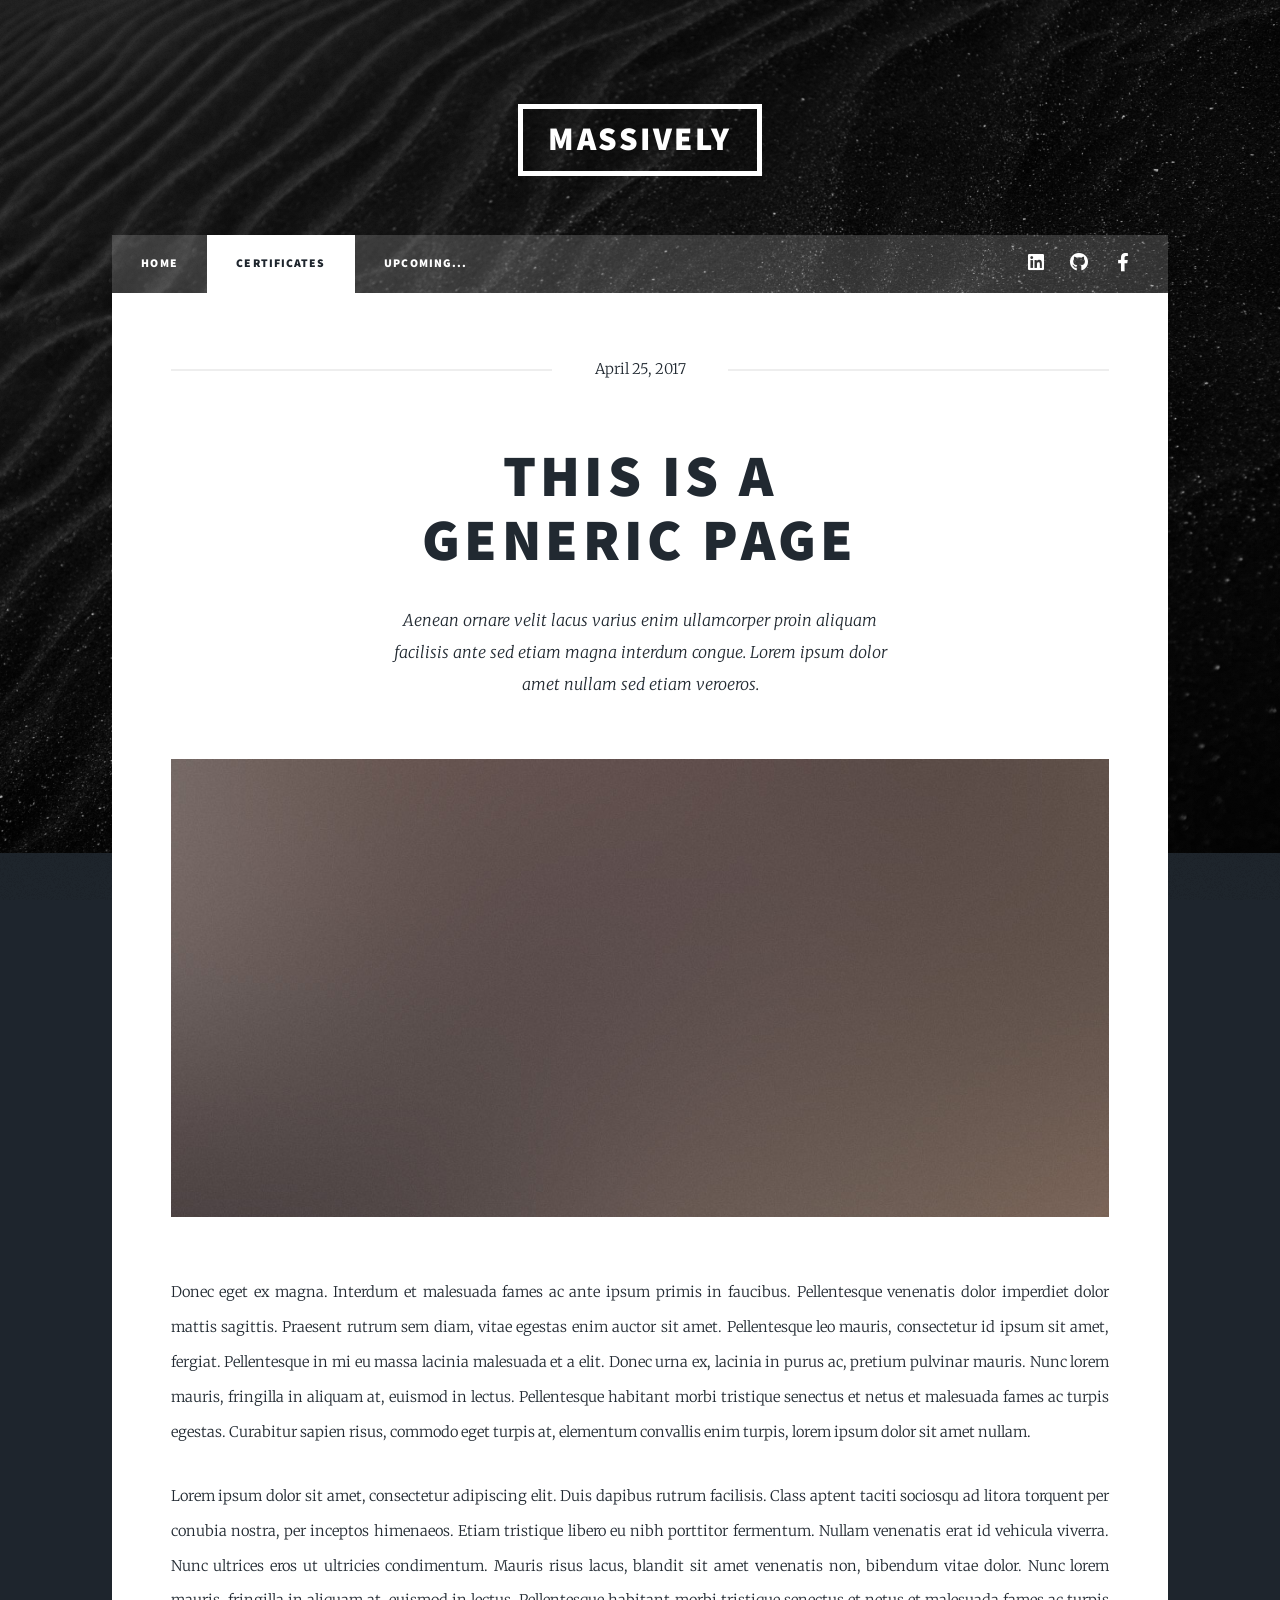
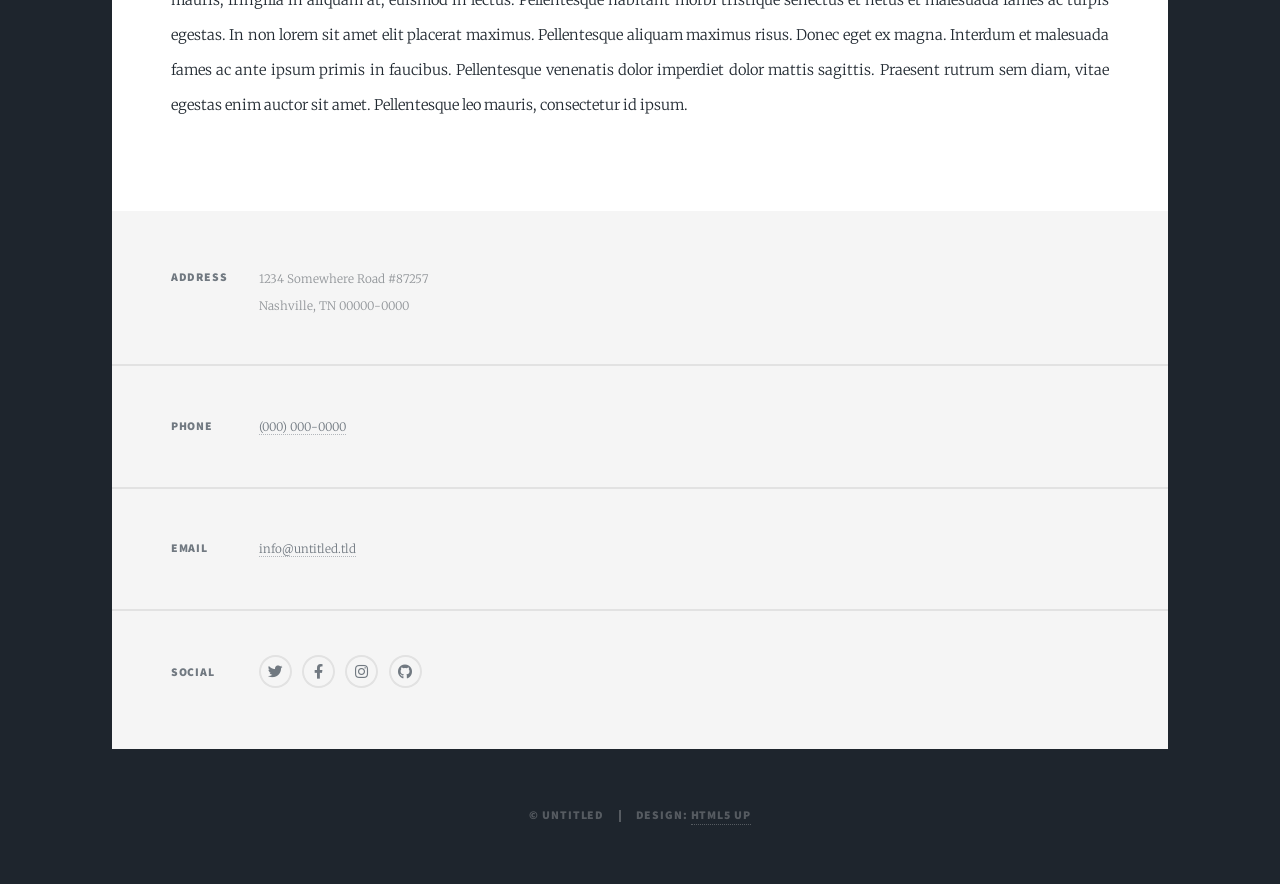
==== commit 1b83125d: "removed the send email form and partially removed pagination" ====
--- a/certificates.html
+++ b/certificates.html
@@ -59,27 +59,7 @@
 
 				<!-- Footer -->
 					<footer id="footer">
-						<section>
-							<form method="post" action="#">
-								<div class="fields">
-									<div class="field">
-										<label for="name">Name</label>
-										<input type="text" name="name" id="name" />
-									</div>
-									<div class="field">
-										<label for="email">Email</label>
-										<input type="text" name="email" id="email" />
-									</div>
-									<div class="field">
-										<label for="message">Message</label>
-										<textarea name="message" id="message" rows="3"></textarea>
-									</div>
-								</div>
-								<ul class="actions">
-									<li><input type="submit" value="Send Message" /></li>
-								</ul>
-							</form>
-						</section>
+	
 						<section class="split contact">
 							<section class="alt">
 								<h3>Address</h3>
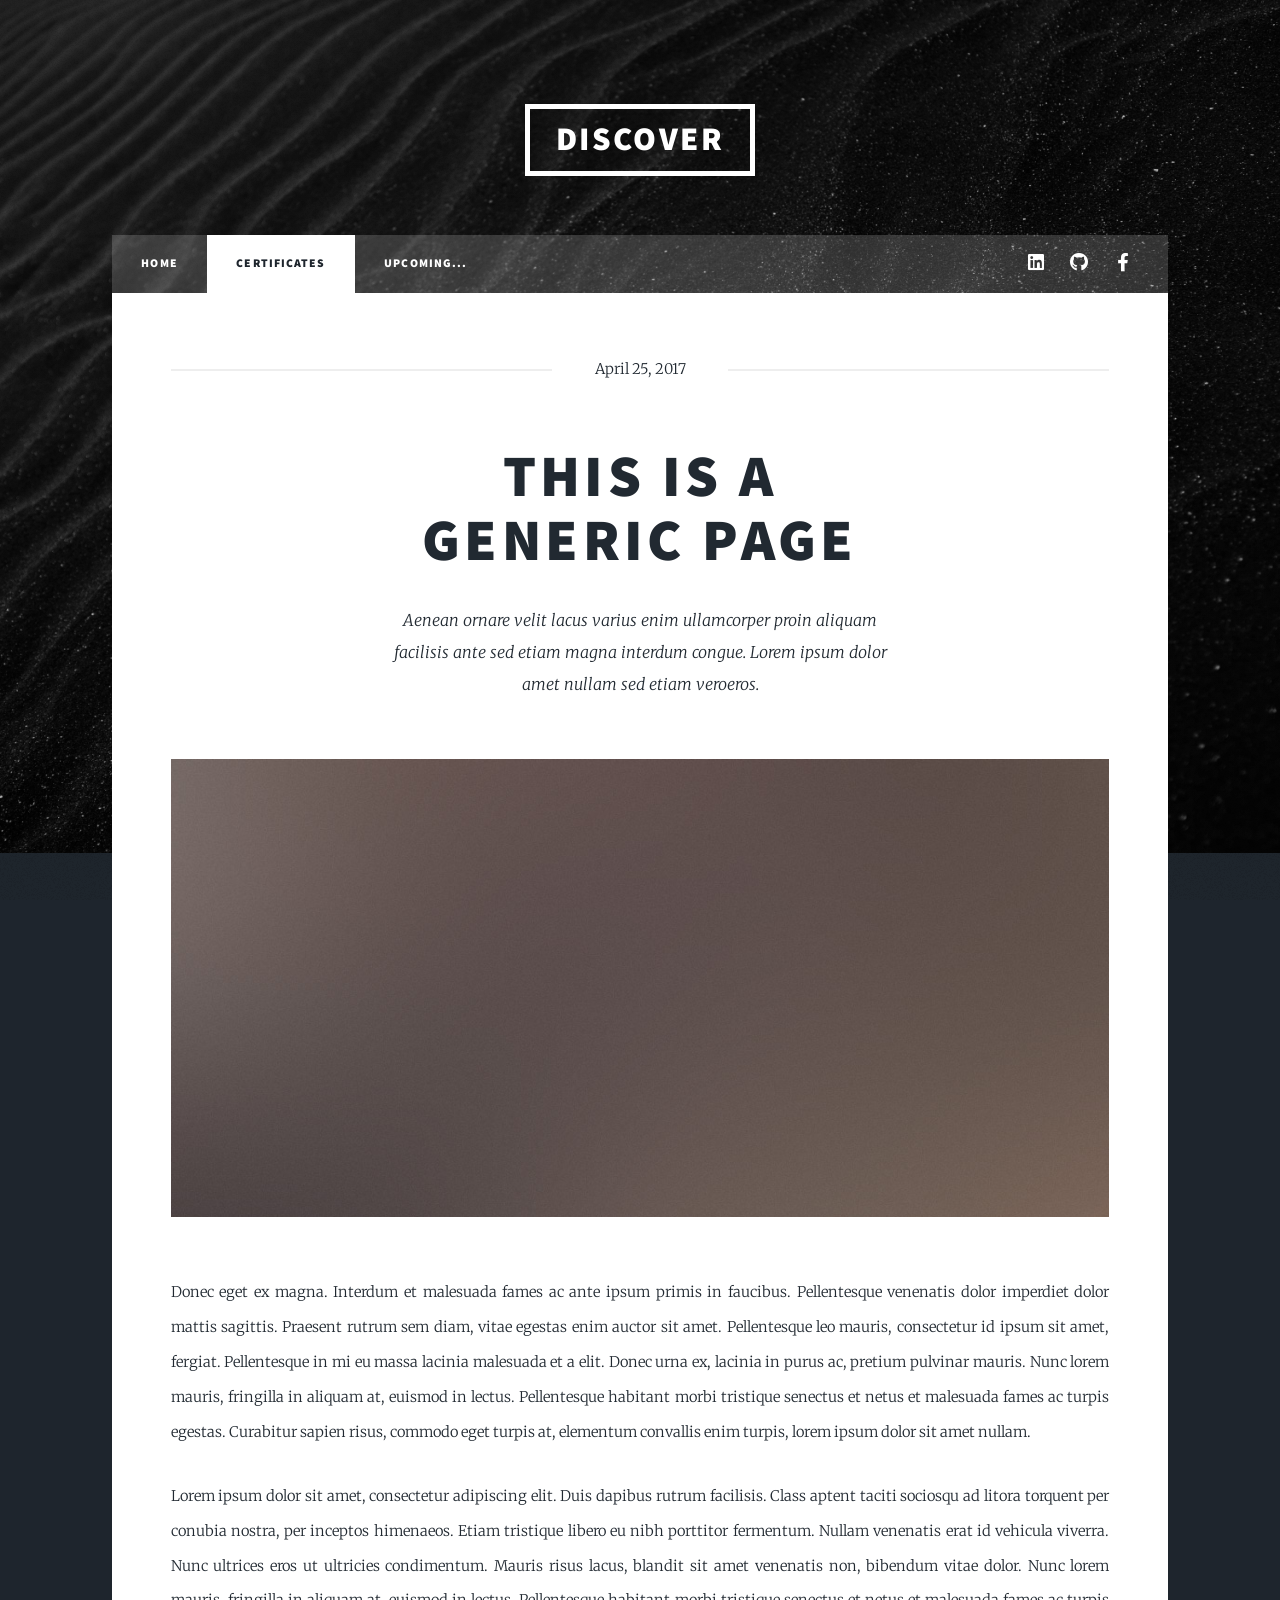
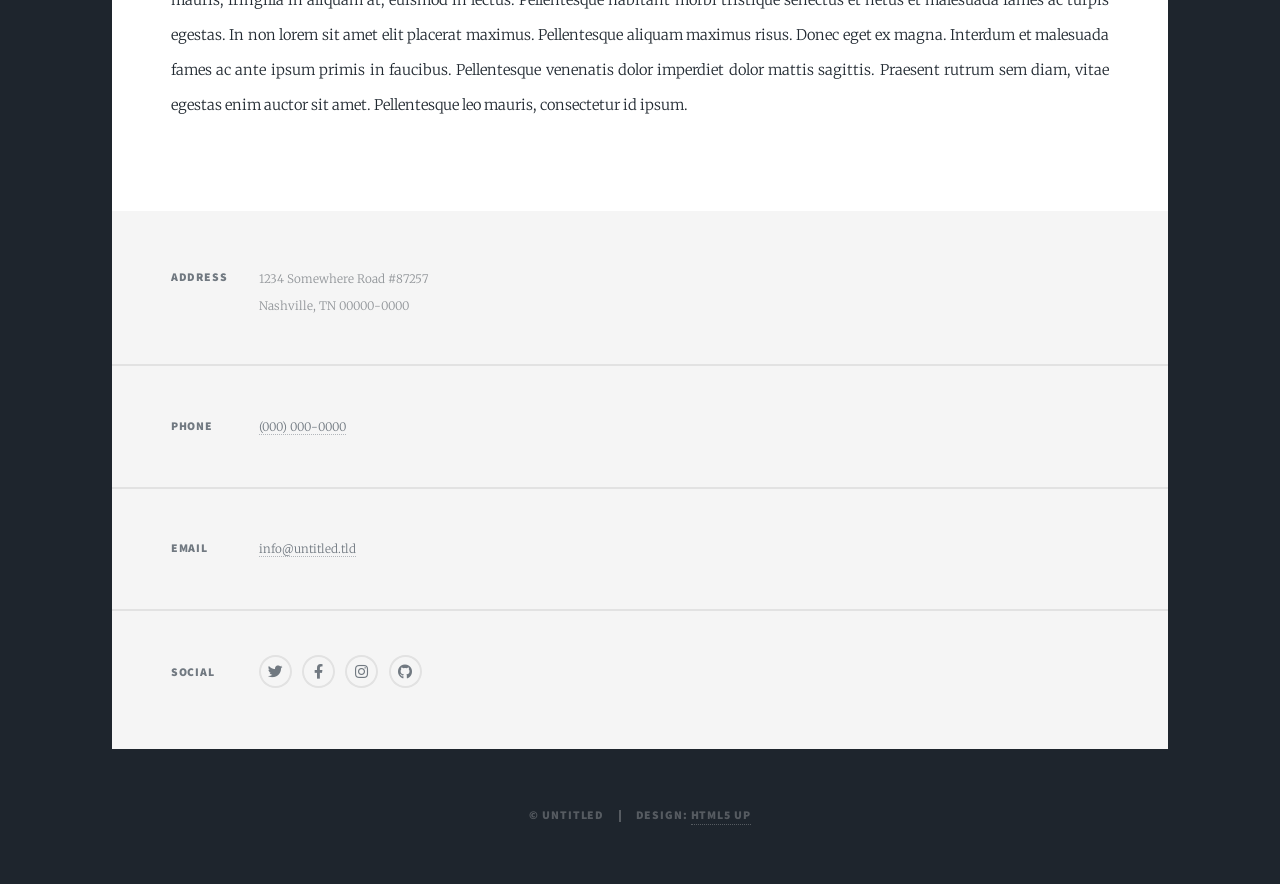
==== commit 1da1b705: "prevent some non-fonctional links from refreshing the page" ====
--- a/certificates.html
+++ b/certificates.html
@@ -19,7 +19,7 @@
 
 				<!-- Header -->
 					<header id="header">
-						<a href="index.html" class="logo">Massively</a>
+						<a href="index.html" class="logo" onclick="event.preventDefault()">discover</a>
 					</header>
 
 				<!-- Nav -->
@@ -68,7 +68,7 @@
 							</section>
 							<section>
 								<h3>Phone</h3>
-								<p><a href="#">(000) 000-0000</a></p>
+								<p><a href="#" onclick="event.preventDefault()">(000) 000-0000</a></p>
 							</section>
 							<section>
 								<h3>Email</h3>
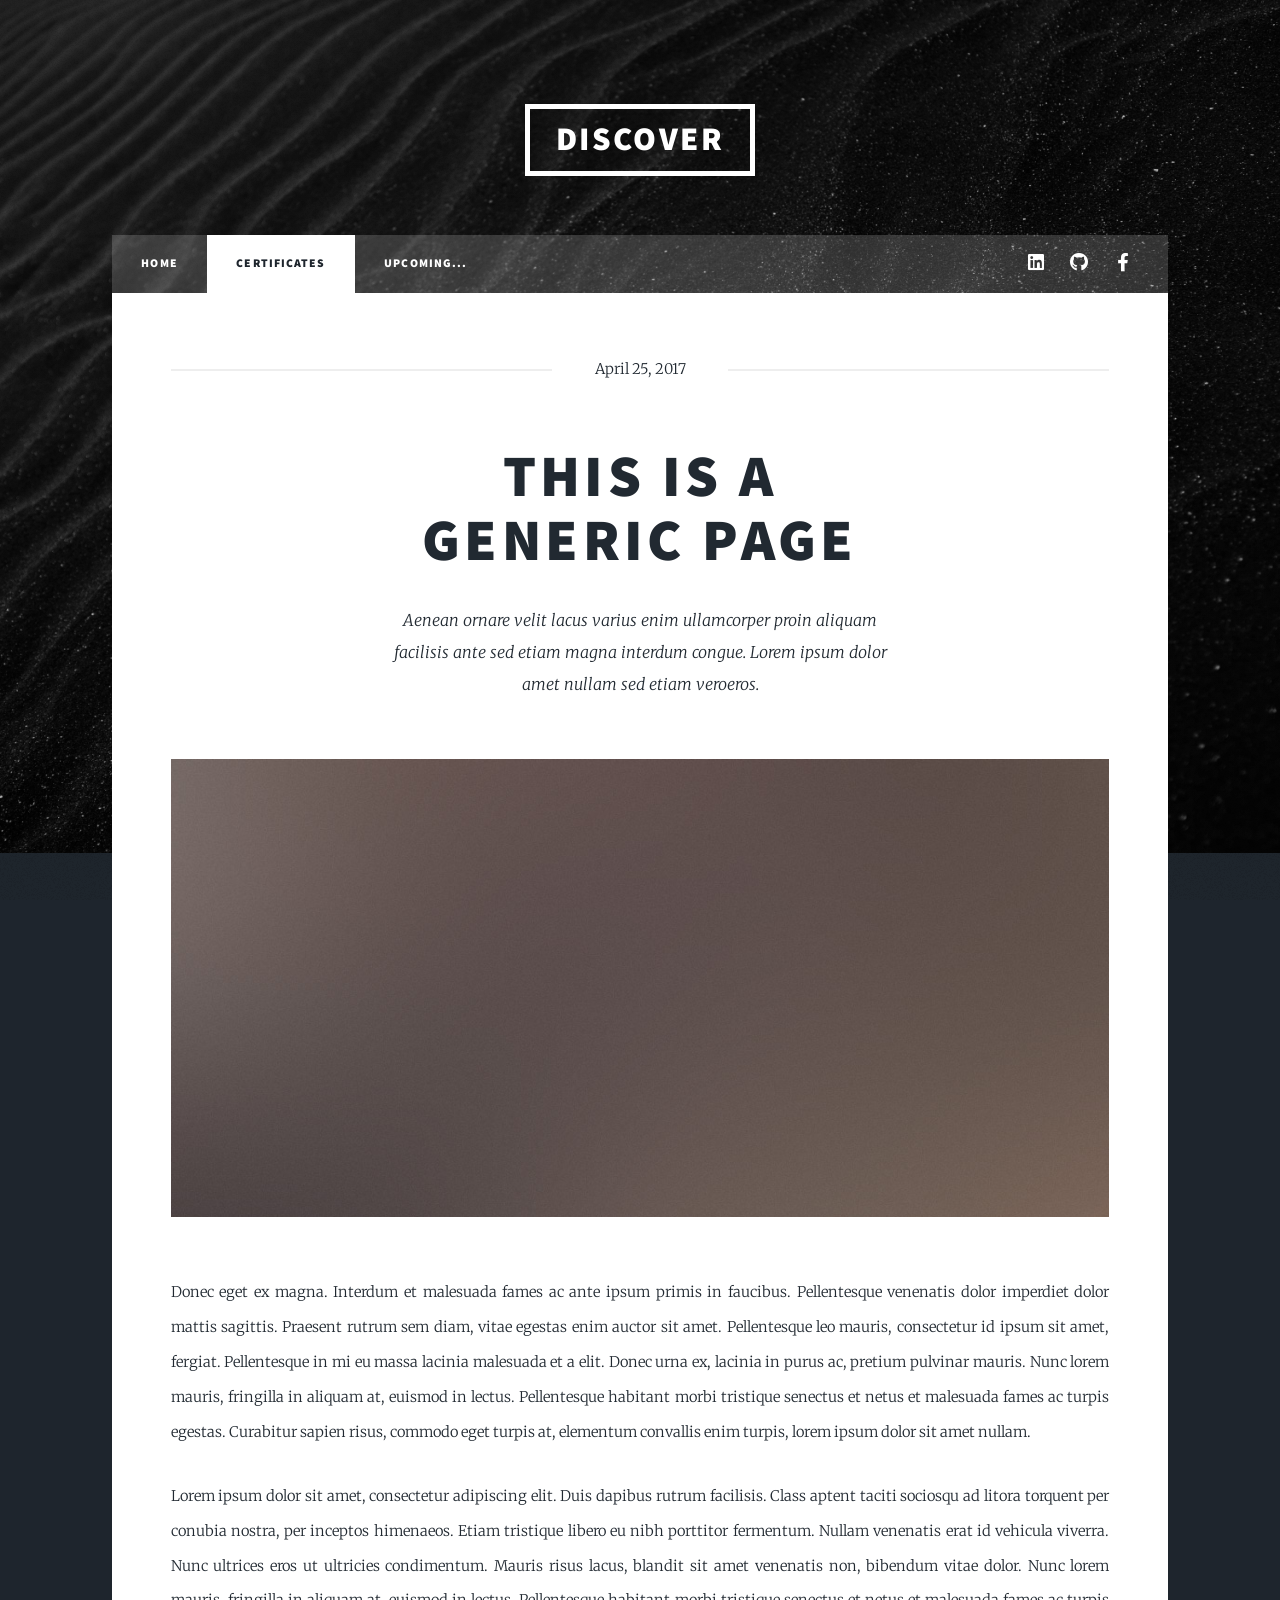
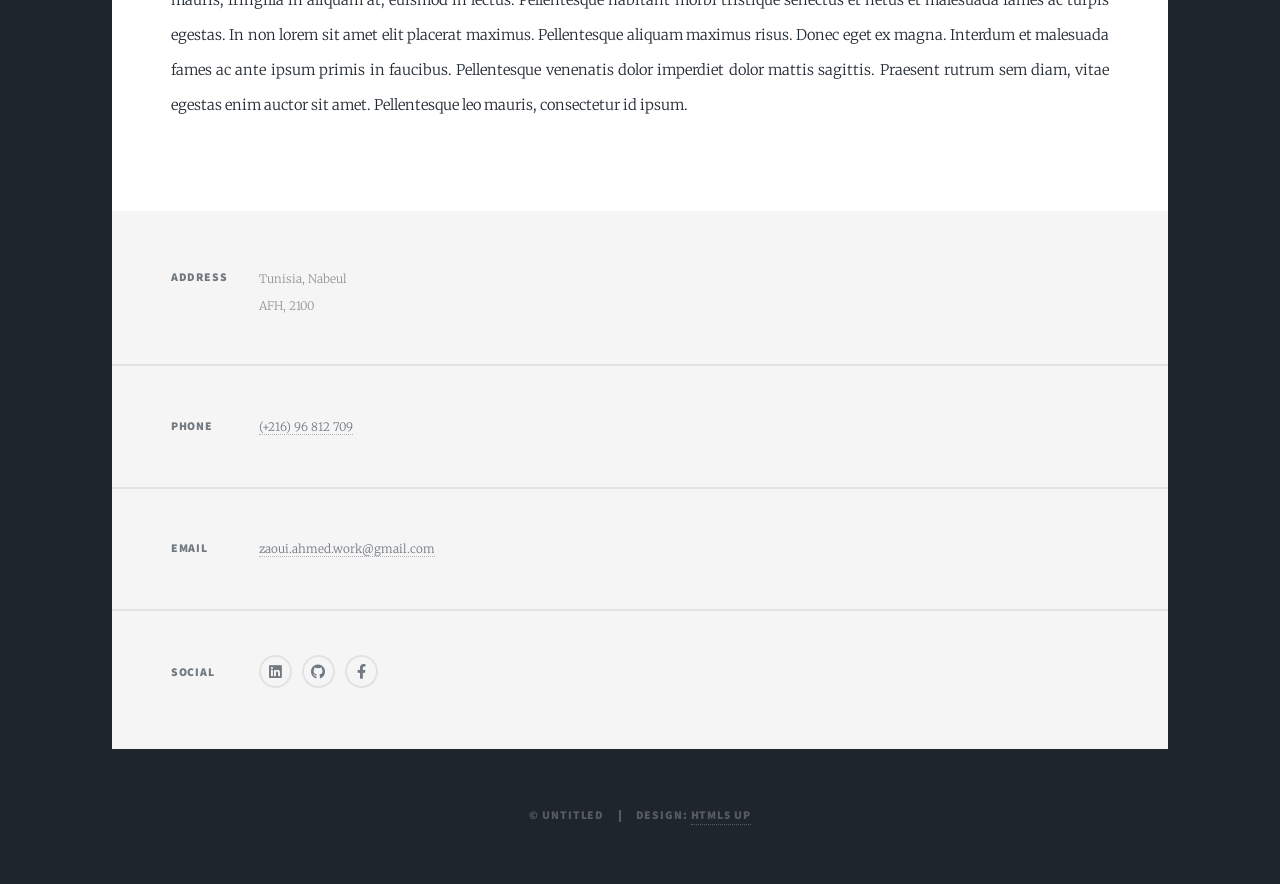
==== commit 3a3e9ab9: "update footer personal information and prevented the email url from refreshing the page" ====
--- a/certificates.html
+++ b/certificates.html
@@ -63,24 +63,23 @@
 						<section class="split contact">
 							<section class="alt">
 								<h3>Address</h3>
-								<p>1234 Somewhere Road #87257<br />
-								Nashville, TN 00000-0000</p>
+								<p>Tunisia, Nabeul<br />
+								AFH, 2100</p>
 							</section>
 							<section>
 								<h3>Phone</h3>
-								<p><a href="#" onclick="event.preventDefault()">(000) 000-0000</a></p>
+								<p><a href="#" onclick="event.preventDefault()">(+216) 96 812 709</a></p>
 							</section>
 							<section>
 								<h3>Email</h3>
-								<p><a href="#">info@untitled.tld</a></p>
+								<p><a href="#" onclick="event.preventDefault()">zaoui.ahmed.work@gmail.com</a></p>
 							</section>
 							<section>
 								<h3>Social</h3>
 								<ul class="icons alt">
-									<li><a href="#" class="icon brands alt fa-twitter"><span class="label">Twitter</span></a></li>
-									<li><a href="#" class="icon brands alt fa-facebook-f"><span class="label">Facebook</span></a></li>
-									<li><a href="#" class="icon brands alt fa-instagram"><span class="label">Instagram</span></a></li>
-									<li><a href="#" class="icon brands alt fa-github"><span class="label">GitHub</span></a></li>
+									<li><a href="https://www.linkedin.com/in/zaoui-ahmed/" target="_blank" class="icon brands fa-linkedin"><span class="label">LinkedIn</span></a></li>
+									<li><a href="https://github.com/zaouiahmedwork-collab" target="_blank" class="icon brands fa-github"><span class="label">GitHub</span></a></li>
+									<li><a href="https://www.facebook.com/ahmed.za.932844/" target="_blank" class="icon brands fa-facebook-f"><span class="label">Facebook</span></a></li>
 								</ul>
 							</section>
 						</section>
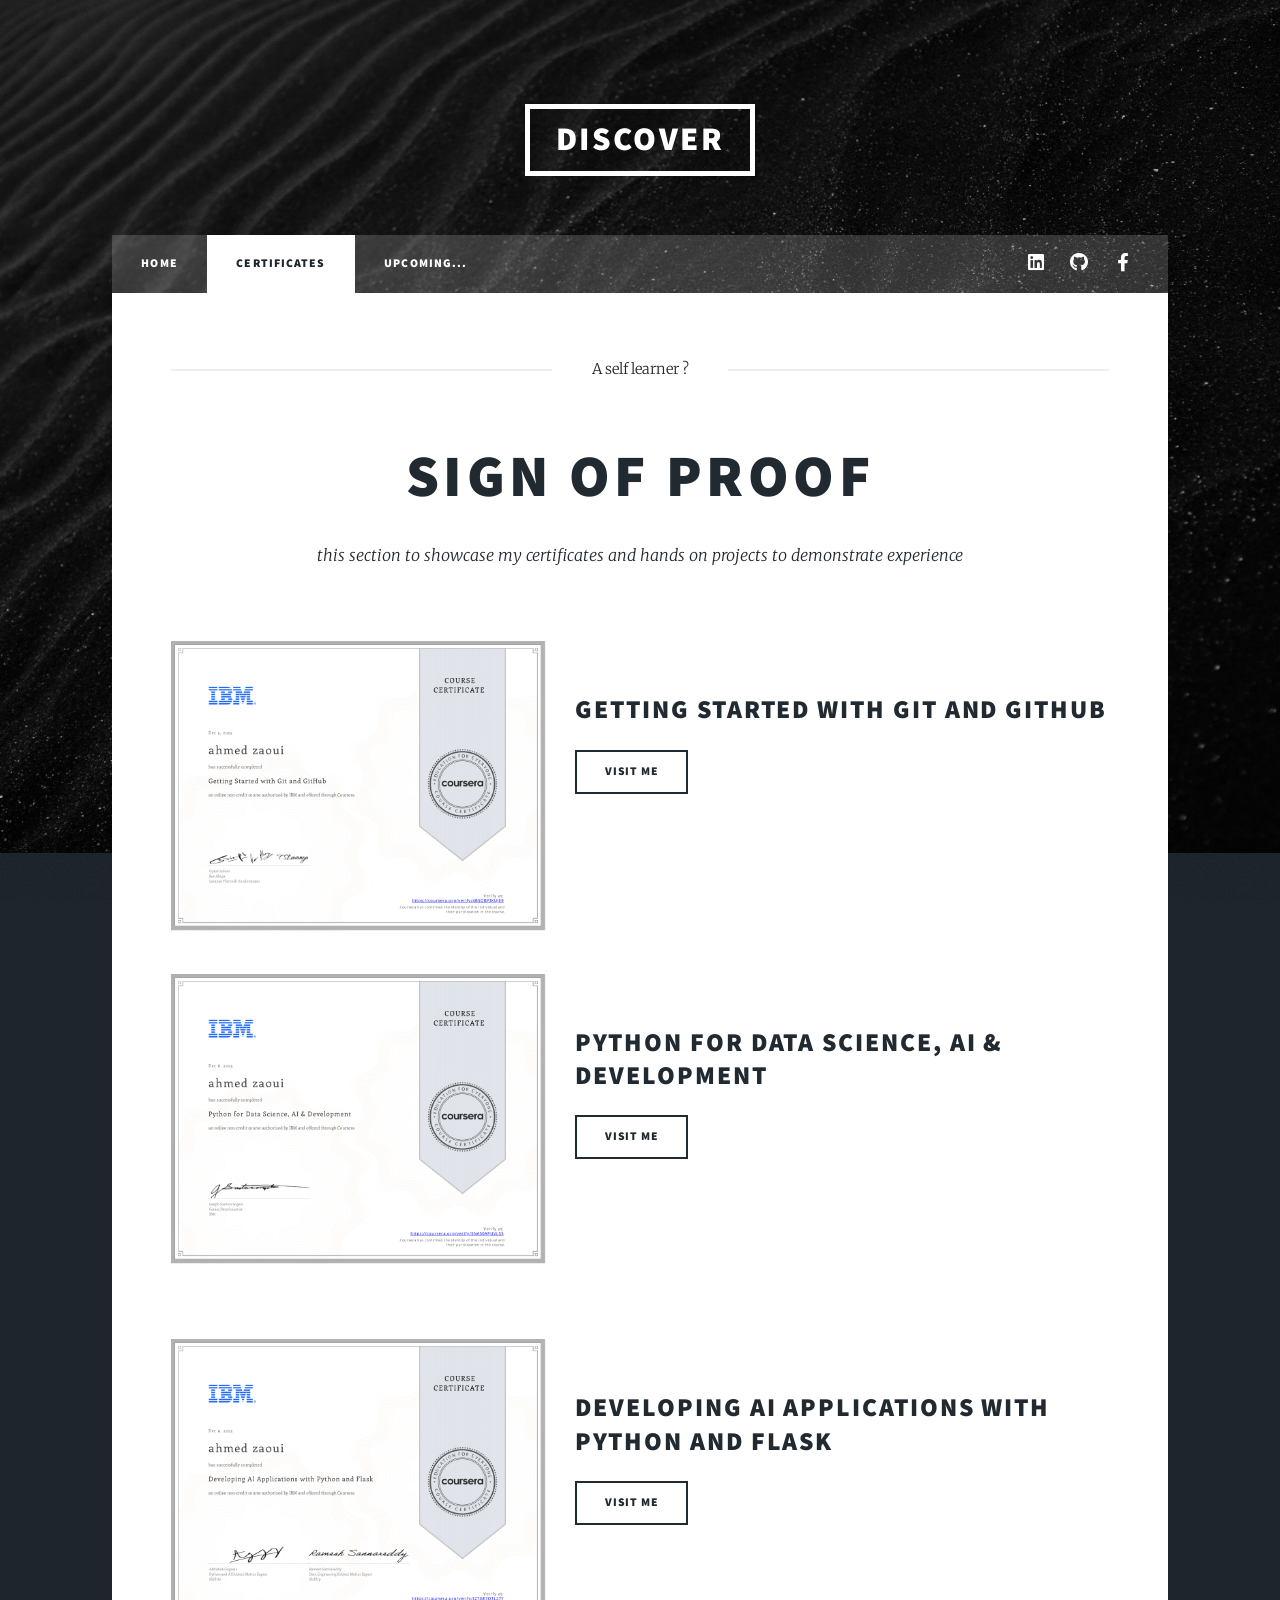
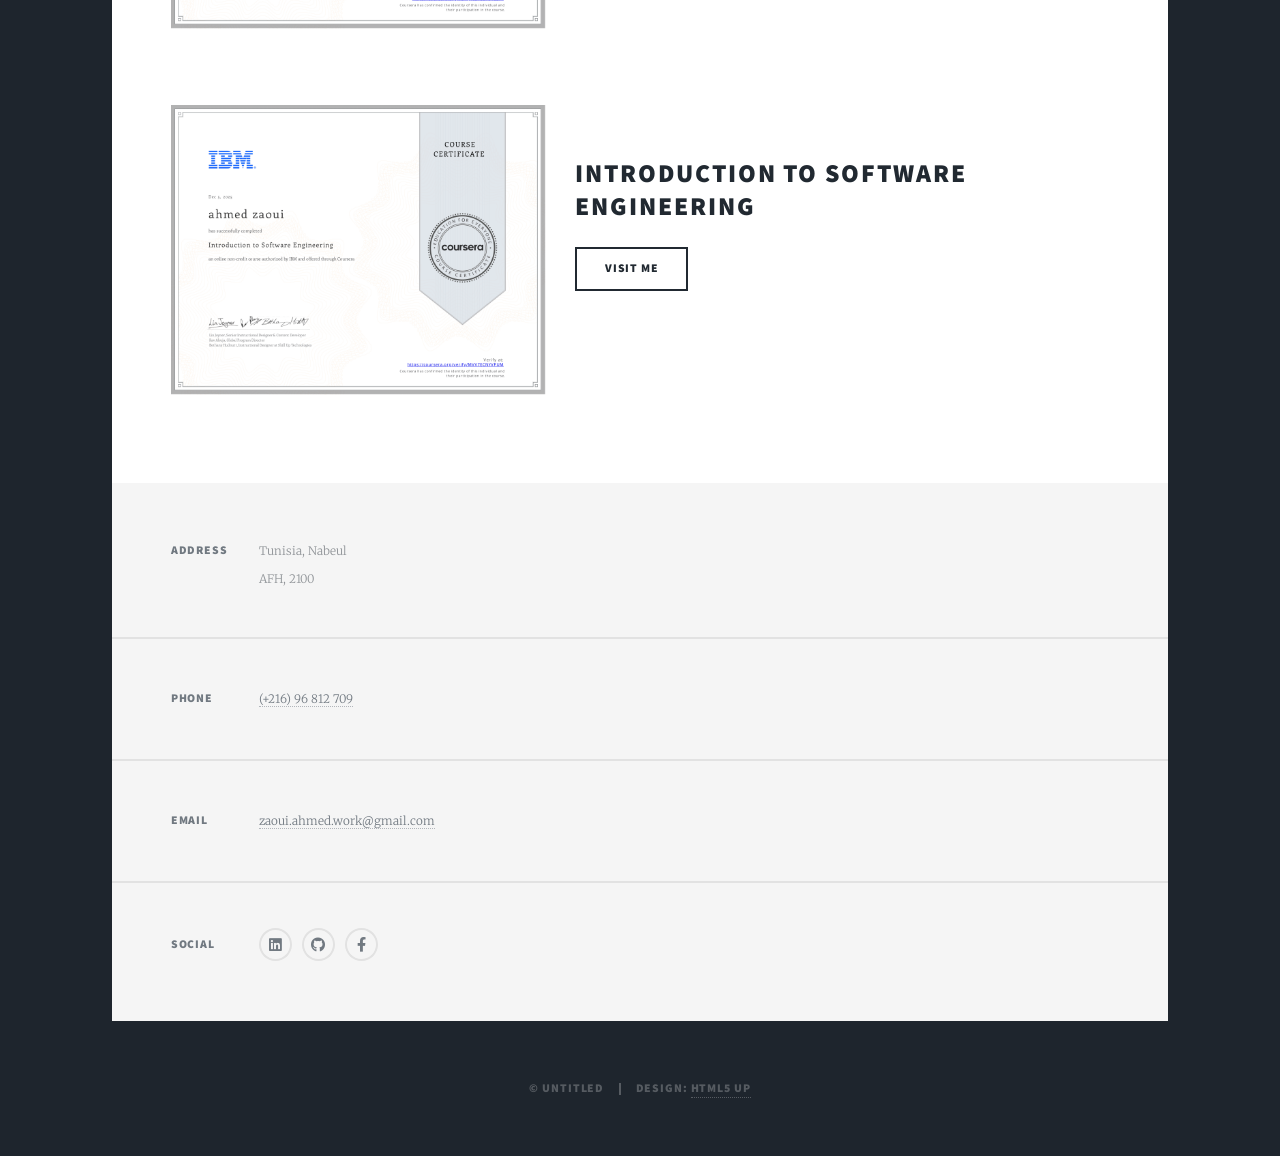
==== commit e7afe360: "built the certificates page" ====
--- a/certificates.html
+++ b/certificates.html
@@ -43,16 +43,62 @@
 						<!-- Post -->
 							<section class="post">
 								<header class="major">
-									<span class="date">April 25, 2017</span>
-									<h1>This is a<br />
-									Generic Page</h1>
-									<p>Aenean ornare velit lacus varius enim ullamcorper proin aliquam<br />
-									facilisis ante sed etiam magna interdum congue. Lorem ipsum dolor<br />
-									amet nullam sed etiam veroeros.</p>
+									<span class="date">A self learner ?</span>
+									<h1>sign of proof<br />
+									</h1>
+									<p>
+										this section to showcase my certificates and hands on projects to demonstrate experience
+									</p>
 								</header>
-								<div class="image main"><img src="images/pic01.jpg" alt="" /></div>
-								<p>Donec eget ex magna. Interdum et malesuada fames ac ante ipsum primis in faucibus. Pellentesque venenatis dolor imperdiet dolor mattis sagittis. Praesent rutrum sem diam, vitae egestas enim auctor sit amet. Pellentesque leo mauris, consectetur id ipsum sit amet, fergiat. Pellentesque in mi eu massa lacinia malesuada et a elit. Donec urna ex, lacinia in purus ac, pretium pulvinar mauris. Nunc lorem mauris, fringilla in aliquam at, euismod in lectus. Pellentesque habitant morbi tristique senectus et netus et malesuada fames ac turpis egestas. Curabitur sapien risus, commodo eget turpis at, elementum convallis enim turpis, lorem ipsum dolor sit amet nullam.</p>
-								<p>Lorem ipsum dolor sit amet, consectetur adipiscing elit. Duis dapibus rutrum facilisis. Class aptent taciti sociosqu ad litora torquent per conubia nostra, per inceptos himenaeos. Etiam tristique libero eu nibh porttitor fermentum. Nullam venenatis erat id vehicula viverra. Nunc ultrices eros ut ultricies condimentum. Mauris risus lacus, blandit sit amet venenatis non, bibendum vitae dolor. Nunc lorem mauris, fringilla in aliquam at, euismod in lectus. Pellentesque habitant morbi tristique senectus et netus et malesuada fames ac turpis egestas. In non lorem sit amet elit placerat maximus. Pellentesque aliquam maximus risus. Donec eget ex magna. Interdum et malesuada fames ac ante ipsum primis in faucibus. Pellentesque venenatis dolor imperdiet dolor mattis sagittis. Praesent rutrum sem diam, vitae egestas enim auctor sit amet. Pellentesque leo mauris, consectetur id ipsum.</p>
+								<p>
+									<span class="image left"><img src="images\CourseraGitGihubCertif-1.png" alt="" />
+									</span>
+									
+									<br>
+									<H2><a href="" onclick="event.preventDefault()" >Getting Started with Git and GitHub</a></H2>
+									<a href="https://coursera.org/share/8f25f182ca0a3506a12d7f17d677b637" class="button" target="_blank" >Visit me</a>
+									<br>
+									<br>
+									<br>
+									<br>
+									<br>
+
+								</p>
+								<p>
+									<span class="image left"><img src="images\Python for Data Science, AI & Development-1.png" alt="" />
+									</span>
+									<br>
+									<H2><a href="" onclick="event.preventDefault()" >Python for Data Science, AI & Development</a></H2>
+									<a href="https://coursera.org/share/c09ba2cde69b5d677bac11d3893e371c" class="button" target="_blank" >Visit me</a>
+									<br>
+									<br>
+									<br>
+									<br>
+									<br>
+								</p>
+								<p>
+									<span class="image left"><img src="images\Developing AI Applications with Python and Flask-1.png" alt="" />
+									</span>
+									<br>
+									<H2><a href="" onclick="event.preventDefault()" >Developing AI Applications with Python and Flask</a></H2>
+									<a href="https://coursera.org/share/3b412303f58a42791507aaaa3c16e9e2" class="button" target="_blank" >Visit me</a>
+									<br>
+									<br>
+									<br>
+									<br>
+									<br>
+								</p>
+								<p>
+									<span class="image left"><img src="images\softing-1.png" alt="" />
+									</span>
+									<br>
+									<H2><a href="" onclick="event.preventDefault()" >Introduction to Software Engineering</a></H2>
+									<a href="https://coursera.org/share/2adf12e8290e3bc52d3ec4b4d560f64b" class="button" target="_blank" >Visit me</a>
+									<br>
+									<br>
+									<br>
+									<br>
+								</p>
 							</section>
 
 					</div>
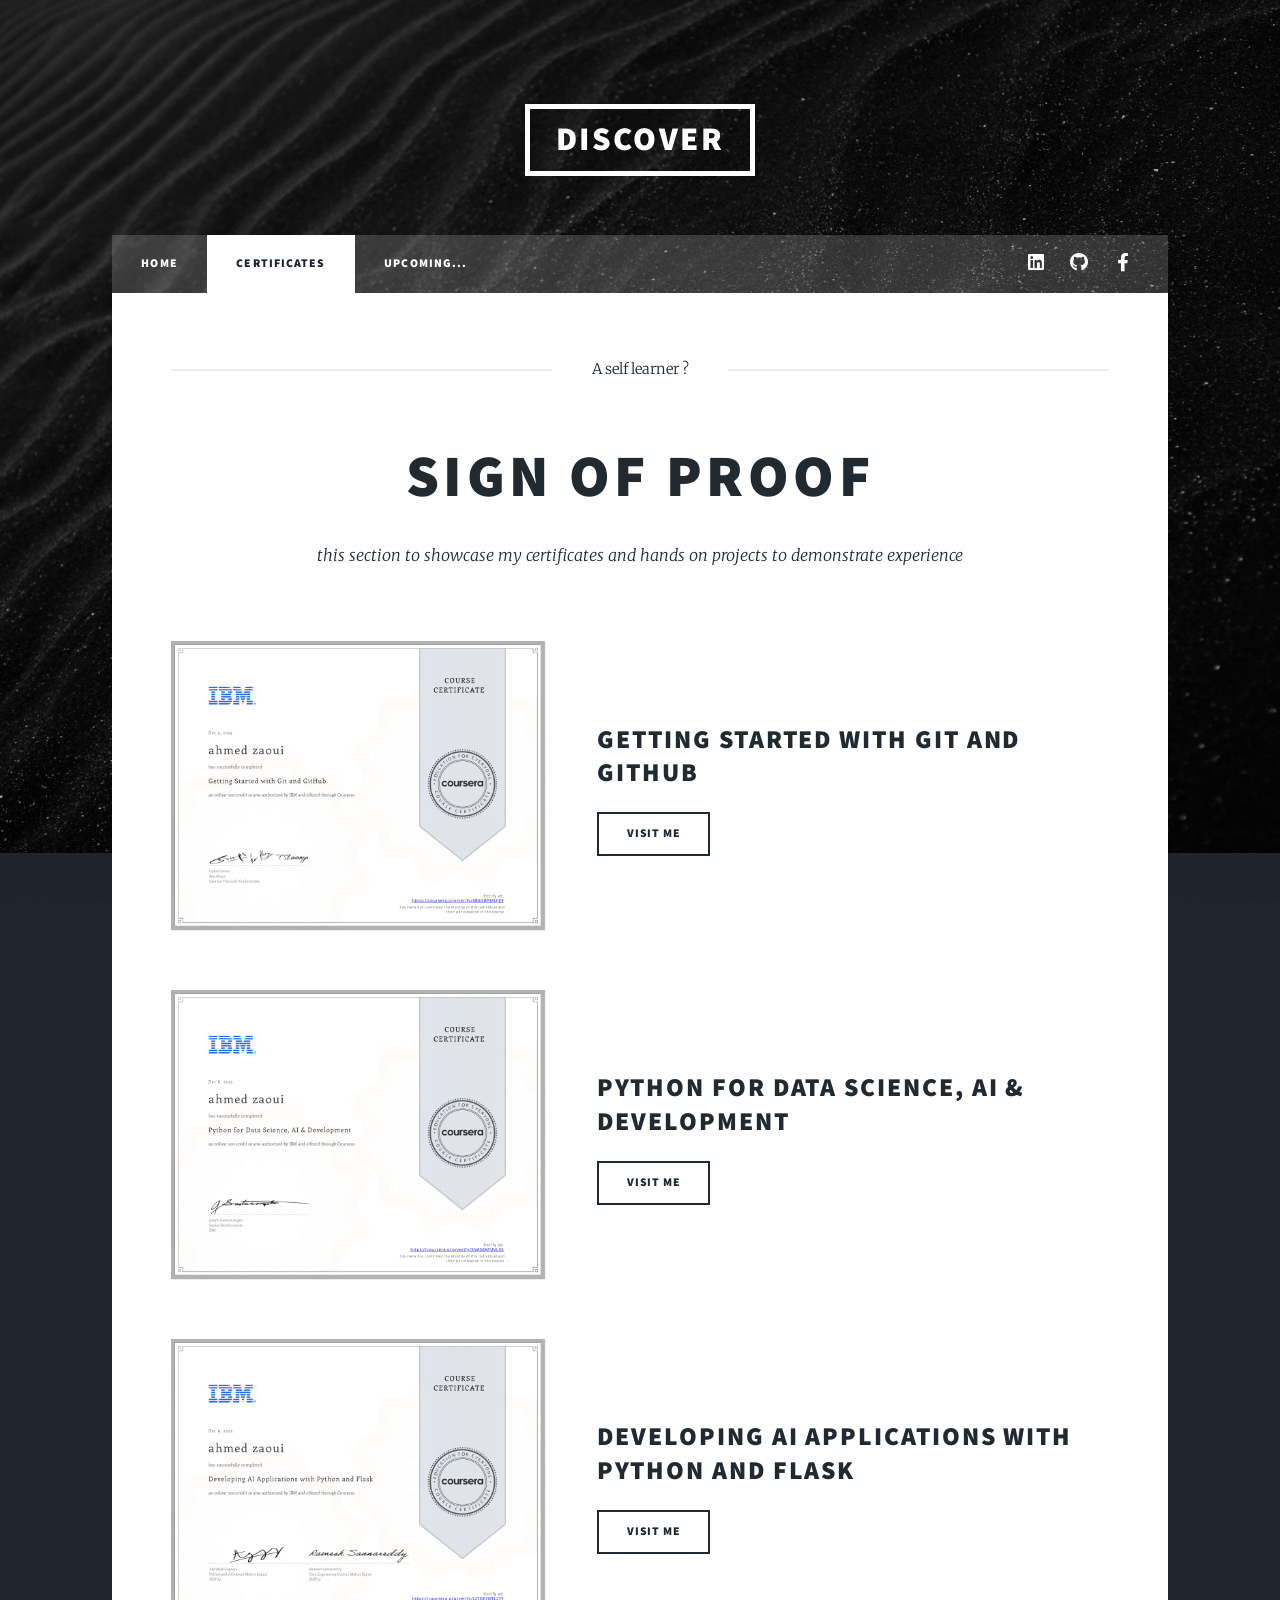
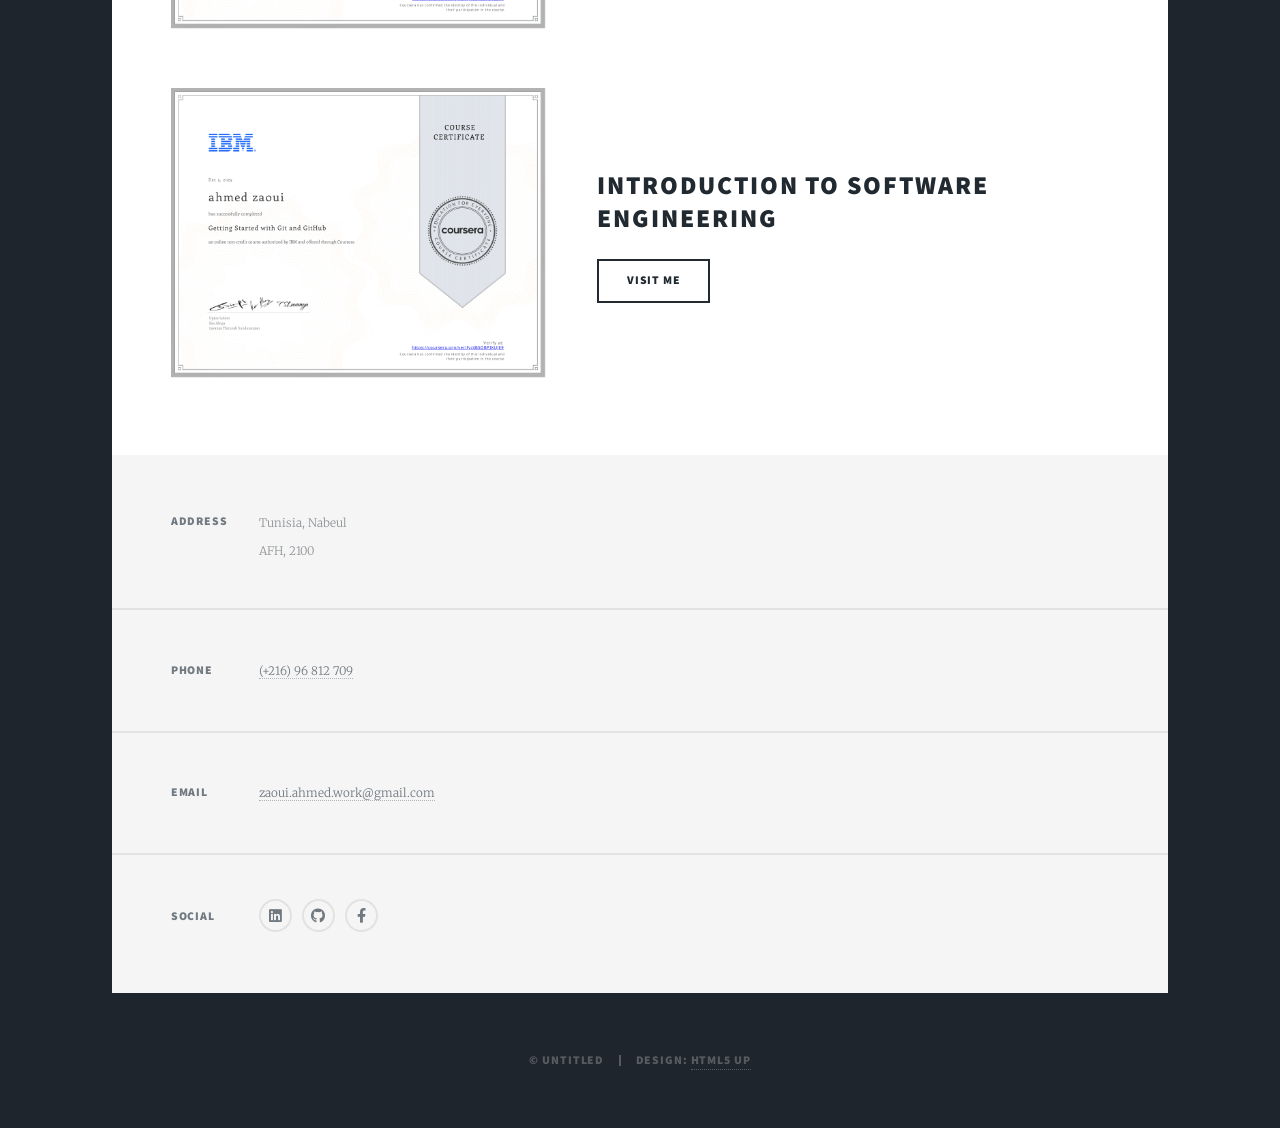
==== commit b2a76541: "prepared images links but set inactive since it still under dev. made the certificates page more res" ====
--- a/certificates.html
+++ b/certificates.html
@@ -11,8 +11,49 @@
 		<meta name="viewport" content="width=device-width, initial-scale=1, user-scalable=no" />
 		<link rel="stylesheet" href="assets/css/main.css" />
 		<noscript><link rel="stylesheet" href="assets/css/noscript.css" /></noscript>
+		<style>
+			.certificate-grid {
+				display: flex;
+				flex-direction: column;
+				gap: 2rem; /* space between certificates */
+			}
+			.certificate-item {
+				display: flex;
+				align-items: center;
+				gap: 1.5rem;
+			}
+			@media (max-width: 768px) {
+				.certificate-item {
+					align-items: flex-start;
+				}
+
+				.certificate-item h2 {
+					font-size: 1.5rem;
+				}
+			}
+
+			@media (max-width: 600px) {
+				.certificate-item {
+					flex-direction: column;
+					align-items: center;     /* center horizontally */
+					text-align: center;      /* center text */
+				}
+
+				.certificate-item h2 {
+					font-size: 1.1rem;
+				}
+
+				.certificate-content {
+					align-items: center;     /* center button */
+				}
+				    .certificate-item .button {
+					display: none;
+				}
+
+			}
+		</style>
 	</head>
-	<body class="is-preload">
+<body class="is-preload">
 
 		<!-- Wrapper -->
 			<div id="wrapper">
@@ -50,57 +91,53 @@
 										this section to showcase my certificates and hands on projects to demonstrate experience
 									</p>
 								</header>
-								<p>
-									<span class="image left"><img src="images\CourseraGitGihubCertif-1.png" alt="" />
+								
+								<div class="certificate-grid">
+
+								<div class="certificate-item">
+									<span class="image left">
+									<a href="https://coursera.org/share/8f25f182ca0a3506a12d7f17d677b637" target="_blank" ><img src="images\CourseraGitGihubCertif-1.png" alt="" /></a>
 									</span>
-									
-									<br>
-									<H2><a href="" onclick="event.preventDefault()" >Getting Started with Git and GitHub</a></H2>
-									<a href="https://coursera.org/share/8f25f182ca0a3506a12d7f17d677b637" class="button" target="_blank" >Visit me</a>
-									<br>
-									<br>
-									<br>
-									<br>
-									<br>
+									<div class="certificate-content">
+										<h2><a href="" onclick="event.preventDefault()">Getting Started with Git and GitHub</a></h2>
+										<a href="https://coursera.org/share/8f25f182ca0a3506a12d7f17d677b637" class="button" target="_blank">Visit me</a>
+									</div>
+								</div>
 
-								</p>
-								<p>
-									<span class="image left"><img src="images\Python for Data Science, AI & Development-1.png" alt="" />
+
+								<div class="certificate-item">
+									<span class="image left">
+									<a href="https://coursera.org/share/c09ba2cde69b5d677bac11d3893e371c" target="_blank"><img src="images\Python for Data Science, AI & Development-1.png" alt="" /></a>
 									</span>
-									<br>
-									<H2><a href="" onclick="event.preventDefault()" >Python for Data Science, AI & Development</a></H2>
-									<a href="https://coursera.org/share/c09ba2cde69b5d677bac11d3893e371c" class="button" target="_blank" >Visit me</a>
-									<br>
-									<br>
-									<br>
-									<br>
-									<br>
-								</p>
-								<p>
-									<span class="image left"><img src="images\Developing AI Applications with Python and Flask-1.png" alt="" />
+									<div class="certificate-content">
+										<h2><a href="" onclick="event.preventDefault()">Python for Data Science, AI & Development</a></h2>
+										<a href="https://coursera.org/share/c09ba2cde69b5d677bac11d3893e371c" class="button" target="_blank">Visit me</a>
+									</div>
+								</div>
+
+
+								<div class="certificate-item">
+									<span class="image left">
+									<a href="https://coursera.org/share/3b412303f58a42791507aaaa3c16e9e2" target="_blank"><img src="images\Developing AI Applications with Python and Flask-1.png" alt="" /></a>
 									</span>
-									<br>
-									<H2><a href="" onclick="event.preventDefault()" >Developing AI Applications with Python and Flask</a></H2>
-									<a href="https://coursera.org/share/3b412303f58a42791507aaaa3c16e9e2" class="button" target="_blank" >Visit me</a>
-									<br>
-									<br>
-									<br>
-									<br>
-									<br>
-								</p>
-								<p>
-									<span class="image left"><img src="images\softing-1.png" alt="" />
+									<div class="certificate-content">
+										<h2><a href="" onclick="event.preventDefault()">Developing AI Applications with Python and Flask</a></h2>
+										<a href="https://coursera.org/share/3b412303f58a42791507aaaa3c16e9e2" class="button" target="_blank">Visit me</a>
+									</div>
+								
+								
+								</div>
+									<div class="certificate-item">
+									<span class="image left">
+									<a href="https://coursera.org/share/2adf12e8290e3bc52d3ec4b4d560f64b" target="_blank"><img src="images\CourseraGitGihubCertif-1.png" alt="" /></a>
 									</span>
-									<br>
-									<H2><a href="" onclick="event.preventDefault()" >Introduction to Software Engineering</a></H2>
-									<a href="https://coursera.org/share/2adf12e8290e3bc52d3ec4b4d560f64b" class="button" target="_blank" >Visit me</a>
-									<br>
-									<br>
-									<br>
-									<br>
-								</p>
+									<div class="certificate-content">
+										<h2><a href="" onclick="event.preventDefault()">Introduction to Software Engineering</a></h2>
+										<a href="https://coursera.org/share/2adf12e8290e3bc52d3ec4b4d560f64b" class="button" target="_blank">Visit me</a>
+										</div>
+									</div>
+								
 							</section>
-
 					</div>
 
 				<!-- Footer -->
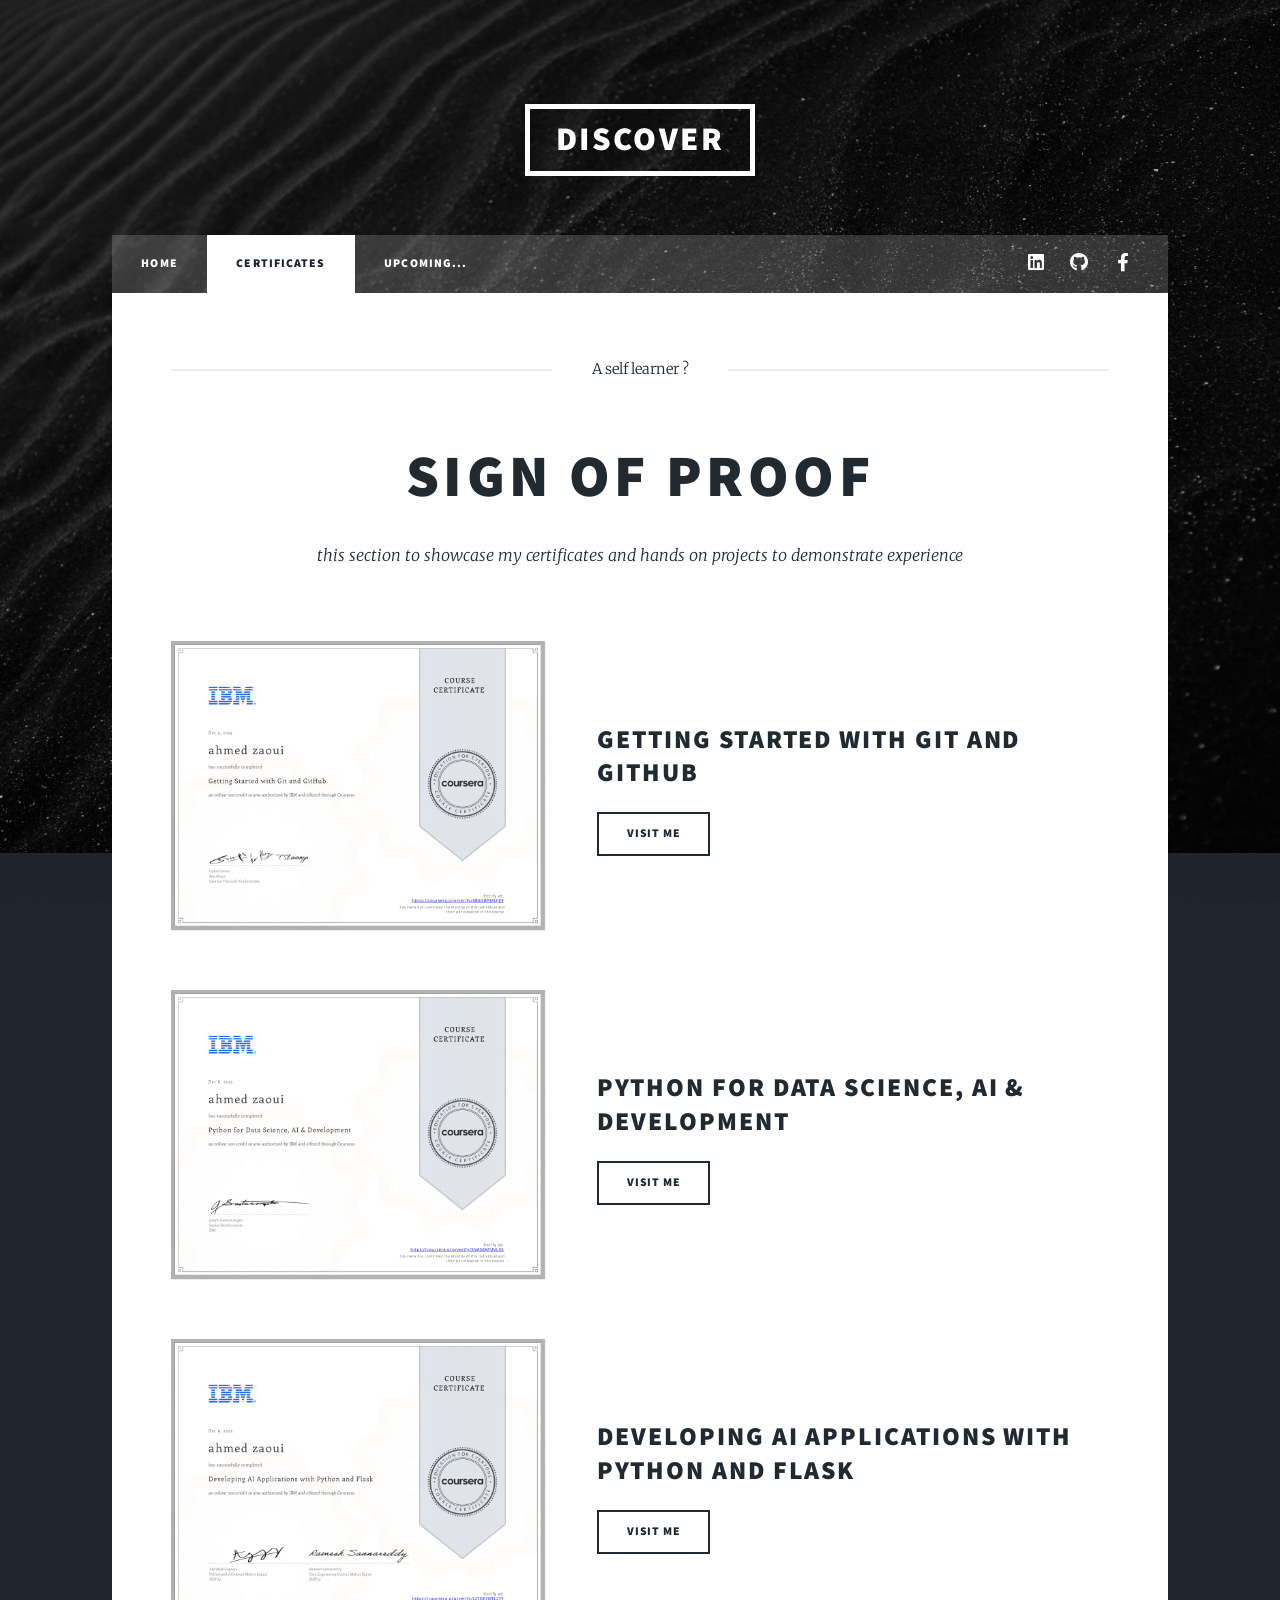
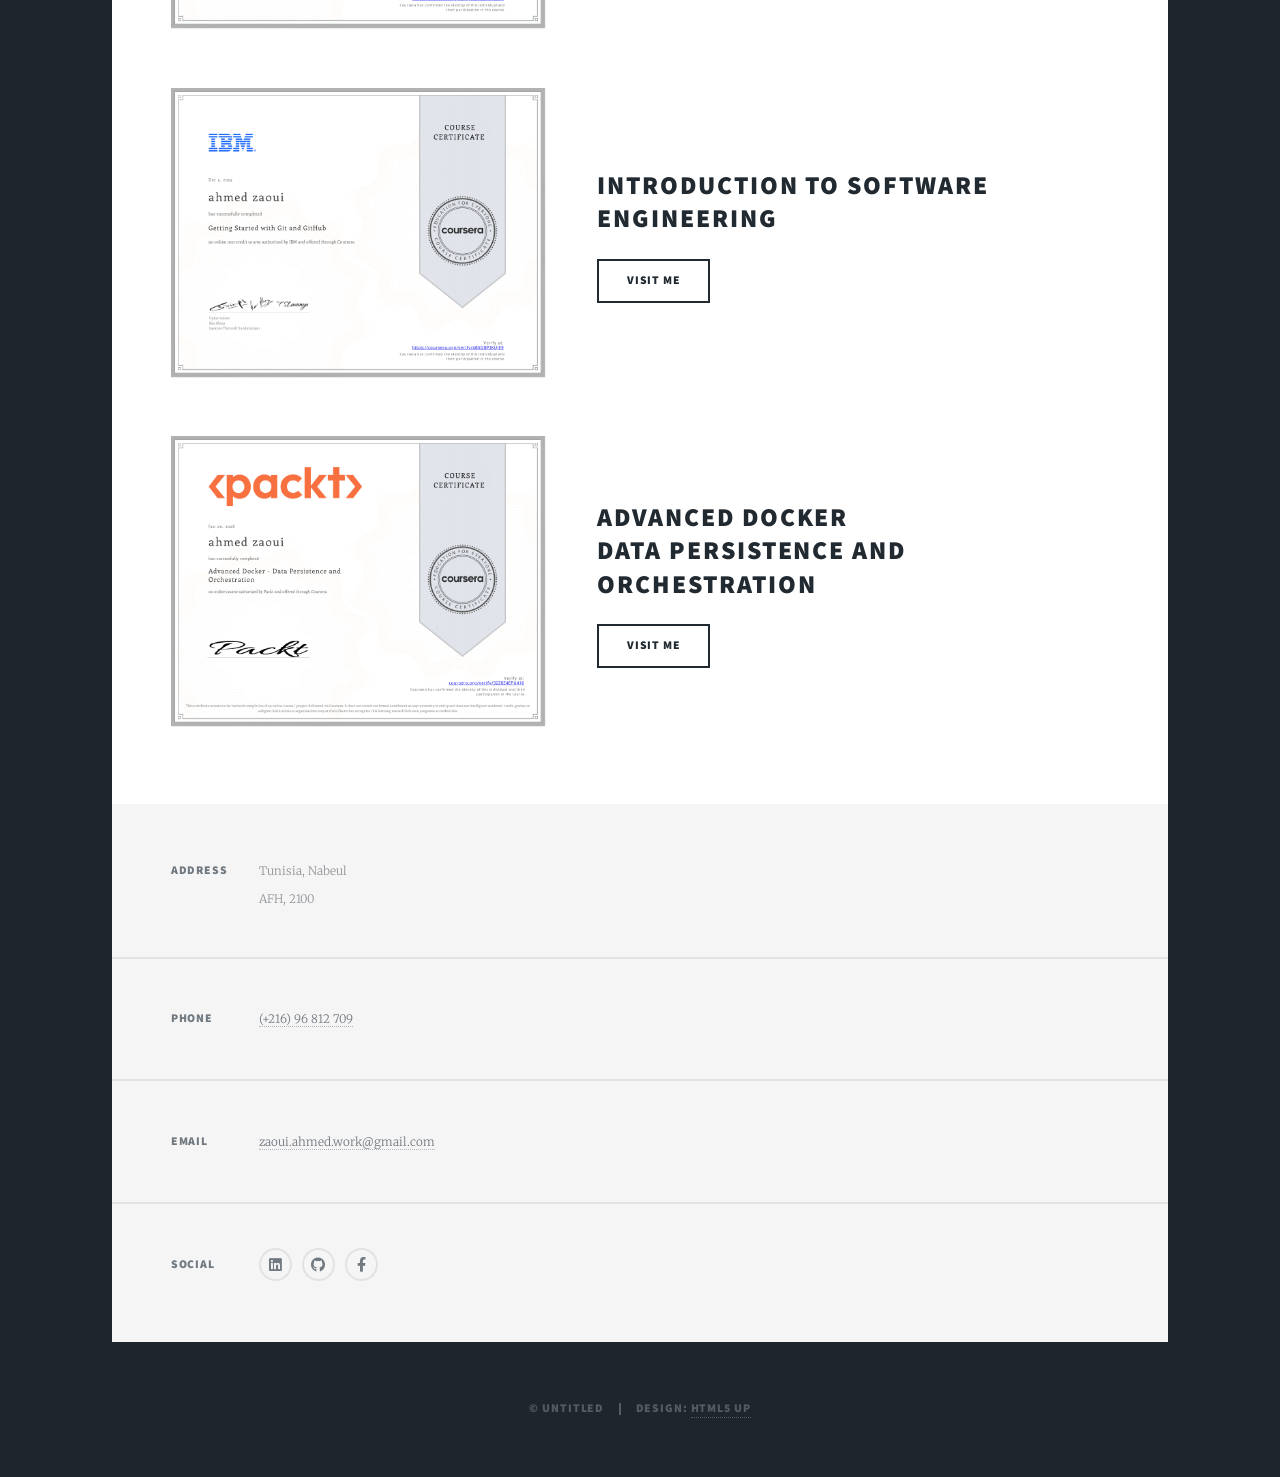
==== commit 903d5d40: "added a certificate" ====
--- a/certificates.html
+++ b/certificates.html
@@ -127,15 +127,27 @@
 								
 								
 								</div>
-									<div class="certificate-item">
+
+								<div class="certificate-item">
 									<span class="image left">
 									<a href="https://coursera.org/share/2adf12e8290e3bc52d3ec4b4d560f64b" target="_blank"><img src="images\CourseraGitGihubCertif-1.png" alt="" /></a>
 									</span>
 									<div class="certificate-content">
 										<h2><a href="" onclick="event.preventDefault()">Introduction to Software Engineering</a></h2>
 										<a href="https://coursera.org/share/2adf12e8290e3bc52d3ec4b4d560f64b" class="button" target="_blank">Visit me</a>
+									</div>
+								</div>
+
+								<div class="certificate-item">
+									<span class="image left">
+									<a href="https://coursera.org/share/ebebacc0725bb5279186508c2021773e" target="_blank"><img src="images\docker.png" alt="" /></a>
+									</span>
+									<div class="certificate-content">
+										<h2><a href="" onclick="event.preventDefault()">Advanced Docker <br>Data Persistence and Orchestration </a></h2>
+										<a href="https://coursera.org/share/ebebacc0725bb5279186508c2021773e" class="button" target="_blank">Visit me</a>
 										</div>
 									</div>
+									
 								
 							</section>
 					</div>
